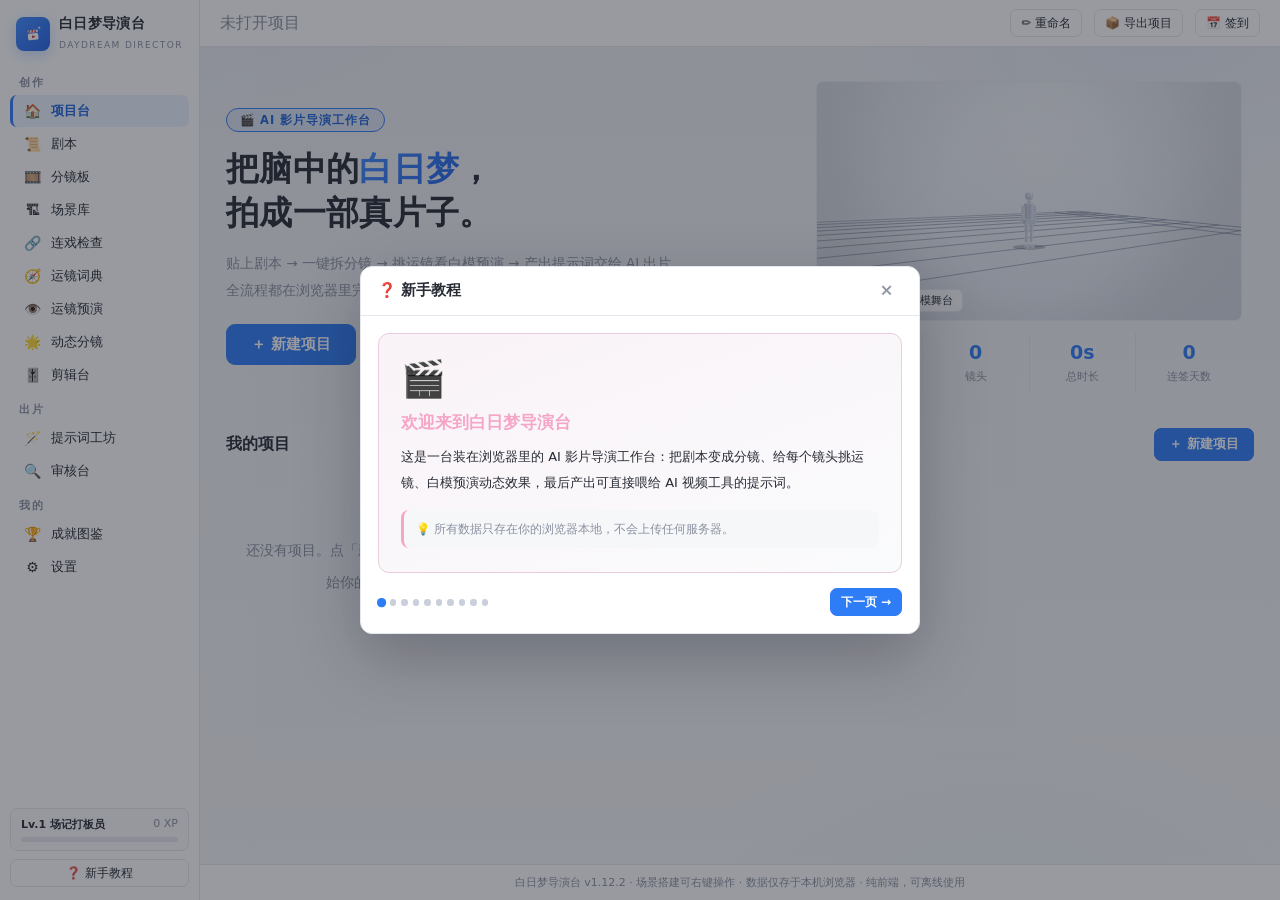
==== index.html @ 13450512 "v1.12.3 防穿模：放置/拖动/AI 搭景自动让位 + 自动摆好按钮" ====
<!DOCTYPE html>
<html lang="zh-CN">
<head>
  <meta charset="UTF-8">
  <meta name="viewport" content="width=device-width, initial-scale=1.0, viewport-fit=cover">
  <title>白日梦导演台 · AI 影片导演工作台</title>
  <meta name="description" content="把剧本变成分镜、挑运镜看白模预演、动态分镜连播、时间线剪辑、一键生成 AI 视频提示词。纯前端，数据本地保存，可离线使用。">
  <link rel="icon" type="image/svg+xml" href="icon.svg">
  <link rel="manifest" href="manifest.webmanifest">
  <link rel="stylesheet" href="css/style.css">
  <!-- 场景搭建 · 喵咛导演台（B 站玩具 MiorningDYT 原生重制，自包含主题） -->
  <link rel="stylesheet" href="css/miaoning.css">
</head>
<body class="theme-porcelain bgm-aurora">
  <noscript>
    <div style="padding:60px;text-align:center;font-family:sans-serif">
      <h1>🎬 白日梦导演台</h1>
      <p>本应用需要启用 JavaScript 才能运行。</p>
    </div>
  </noscript>
  <script>
    window.__bootErrors = [];
    window.addEventListener('error', function (e) {
      window.__bootErrors.push(e.message + ' @ ' + (e.filename || '') + ':' + e.lineno + ':' + e.colno);
    });
    window.addEventListener('unhandledrejection', function (e) {
      window.__bootErrors.push('REJECT: ' + ((e.reason && e.reason.message) || e.reason));
    });
  </script>
  <!-- 场景搭建 · 喵咛导演台（经典脚本，先于 ES module 执行；挂 window.MN/MN3D/MN3/MN_ICONS） -->
  <script src="js/mn-icons.js"></script>
  <!-- AI 搭建规则（5 条可复制/下载的说明书，挂 window.MN_RULES） -->
  <script src="js/mn-rules.js"></script>
  <!-- 道具库（多部件精细建模 + 2D/3D/白模三端共用的坐标约定，挂 window.MN_PROP_KINDS） -->
  <script src="js/mn-props.js"></script>
  <!-- 自动布局（防穿模：分离轴碰撞 + 就近让位，挂 window.MN_LAYOUT） -->
  <script src="js/mn-layout.js"></script>
  <script src="js/miaoning.js"></script>
  <script src="js/miaoning3d.js"></script>
  <script src="js/miaoning_m3.js"></script>
  <!-- AI 搭景（按镜头描述自动生成场景 + 机位 + 走位，挂 window.AI_SCENE） -->
  <script src="js/ai-scene.js"></script>
  <script type="module" src="js/app.js"></script>
</body>
</html>
---- css/style.css ----
/* ============================================================
 * 白日梦导演台 · 全站样式 v4
 * 设计语言：年轻化蓝调 —— 晴白底 / 白卡片细边框 / 潮玩蓝点缀
 *   紧凑专业控件 / 蓝色滑块 / 左栏蓝色高亮 / 青蓝渐变
 * ============================================================ */

/* ---------- 主题变量 ---------- */
:root {
  --radius: 9px;
  --radius-sm: 7px;
  --font: "PingFang SC", "Microsoft YaHei", "Noto Sans SC", "Source Han Sans SC", system-ui, sans-serif;
}
/* 白瓷（默认 · 对齐原版） */
body.theme-porcelain {
  --bg: #f4f5f7; --bg2: #edeef2;
  --panel: #ffffff; --panel2: #fafbfc;
  --panel-hi: rgba(255, 255, 255, 0.9);
  --border: #e4e7ed; --border-hi: #c9cfdb;
  --text: #272b34; --dim: #8a90a0;
  --acc: #2e7cf6; --acc-hi: #1e63d9; --acc2: #22b8d4; --acc-ink: #ffffff;
  --ok: #189a5c; --warn: #d9881f; --bad: #d64545;
  --chip-bg: rgba(46, 124, 246, 0.09);
  --input-bg: #f6f7f9;
  --shadow: 0 1px 3px rgba(24, 28, 44, 0.07), 0 6px 20px rgba(24, 28, 44, 0.05);
  --glow: 0 4px 14px rgba(46, 124, 246, 0.25);
  --glow-pink: 0 4px 14px rgba(46, 124, 246, 0.25);
  --ring: 0 0 0 3px rgba(46, 124, 246, 0.16);
  --grad: linear-gradient(135deg, #3f8cff, #2461e6);
  --grad-pink: linear-gradient(135deg, #3f8cff, #6fb1ff);
  --pink: #2e7cf6;
  --glow1: rgba(46, 124, 246, 0.05);
  --glow2: rgba(90, 120, 220, 0.05);
  --glow3: rgba(34, 184, 212, 0.04);
}
/* 曜夜（深色备选） */
body.theme-obsidian {
  --bg: #10131b; --bg2: #151927;
  --panel: #191e2d; --panel2: #20263a;
  --panel-hi: rgba(255, 255, 255, 0.045);
  --border: #262d42; --border-hi: #38415f;
  --text: #e8ebf4; --dim: #8f97ad;
  --acc: #4f8cff; --acc-hi: #8ab6ff; --acc2: #35c3dd; --acc-ink: #ffffff;
  --ok: #3ddc97; --warn: #ffc857; --bad: #ff6b81;
  --chip-bg: rgba(79, 140, 255, 0.16);
  --input-bg: #12151f;
  --shadow: 0 10px 30px rgba(0, 0, 0, 0.45);
  --glow: 0 4px 16px rgba(79, 140, 255, 0.35);
  --glow-pink: 0 4px 16px rgba(79, 140, 255, 0.35);
  --ring: 0 0 0 3px rgba(79, 140, 255, 0.25);
  --grad: linear-gradient(135deg, #3f8cff, #2461e6);
  --grad-pink: linear-gradient(135deg, #3f8cff, #6fb1ff);
  --pink: #4f8cff;
  --glow1: rgba(79, 140, 255, 0.10);
  --glow2: rgba(90, 120, 220, 0.09);
  --glow3: rgba(53, 195, 221, 0.07);
}
/* 鎏金（深金备选） */
body.theme-gilt {
  --bg: #14100a; --bg2: #1a150d;
  --panel: #211a10; --panel2: #2a2115;
  --panel-hi: rgba(255, 235, 200, 0.05);
  --border: #3b3020; --border-hi: #6e5a35;
  --text: #f2ead9; --dim: #ab9e82;
  --acc: #e0a84e; --acc-hi: #f2c87e; --acc2: #d98a4e; --acc-ink: #241703;
  --ok: #a4d97f; --warn: #ecc35a; --bad: #e97b72;
  --chip-bg: rgba(224, 168, 78, 0.12);
  --input-bg: #171209;
  --shadow: 0 10px 30px rgba(0, 0, 0, 0.5);
  --glow: 0 4px 16px rgba(224, 168, 78, 0.3);
  --glow-pink: 0 4px 16px rgba(224, 168, 78, 0.3);
  --ring: 0 0 0 3px rgba(224, 168, 78, 0.22);
  --grad: linear-gradient(135deg, #e0a84e, #cf8f3e);
  --grad-pink: linear-gradient(135deg, #e0a84e, #edc98a);
  --pink: #e0a84e;
  --glow1: rgba(224, 168, 78, 0.10);
  --glow2: rgba(200, 120, 60, 0.08);
  --glow3: rgba(232, 200, 130, 0.06);
}

* { box-sizing: border-box; margin: 0; padding: 0; }
html { color-scheme: light; }
body.theme-obsidian, body.theme-gilt { color-scheme: dark; }
html, body { height: 100%; }
body {
  font-family: var(--font);
  background: var(--bg);
  color: var(--text);
  overflow: hidden;
  -webkit-font-smoothing: antialiased;
}
::selection { background: rgba(46, 124, 246, 0.22); }

/* ---------- 背景层：淡雅光晕 ---------- */
body::before {
  content: '';
  position: fixed; inset: 0; z-index: 0;
  pointer-events: none;
  background:
    radial-gradient(46% 36% at 12% -4%, var(--glow2), transparent 62%),
    radial-gradient(40% 34% at 90% 2%, var(--glow1), transparent 62%),
    radial-gradient(44% 38% at 78% 104%, var(--glow3), transparent 62%),
    linear-gradient(180deg, var(--bg2), var(--bg));
}
body.bgm-aurora::before {
  background:
    radial-gradient(46% 36% at 12% -4%, var(--glow2), transparent 62%),
    radial-gradient(40% 34% at 90% 2%, var(--glow1), transparent 62%),
    radial-gradient(44% 38% at 78% 104%, var(--glow3), transparent 62%),
    linear-gradient(180deg, var(--bg2), var(--bg));
}
body.bgm-starfall::before {
  background:
    radial-gradient(1.4px 1.4px at 12% 22%, var(--glow1), transparent 100%),
    radial-gradient(1px 1px at 34% 68%, var(--glow2), transparent 100%),
    radial-gradient(1.8px 1.8px at 56% 14%, var(--glow1), transparent 100%),
    radial-gradient(1.2px 1.2px at 72% 45%, var(--glow3), transparent 100%),
    radial-gradient(1.5px 1.5px at 88% 78%, var(--glow1), transparent 100%),
    radial-gradient(1px 1px at 25% 88%, var(--glow2), transparent 100%),
    radial-gradient(1.3px 1.3px at 65% 90%, var(--glow1), transparent 100%),
    radial-gradient(1px 1px at 44% 33%, var(--glow3), transparent 100%),
    linear-gradient(180deg, var(--bg2), var(--bg));
}
body.bgm-bokeh::before {
  background:
    radial-gradient(16% 20% at 20% 28%, var(--glow2), transparent 70%),
    radial-gradient(22% 26% at 80% 60%, var(--glow1), transparent 70%),
    radial-gradient(13% 16% at 56% 10%, var(--glow3), transparent 70%),
    linear-gradient(180deg, var(--bg2), var(--bg));
}
body.bgm-beam::before {
  background:
    repeating-linear-gradient(115deg, var(--glow3) 0 2px, transparent 2px 88px),
    radial-gradient(60% 60% at 82% -8%, var(--glow2), transparent 60%),
    linear-gradient(180deg, var(--bg2), var(--bg));
}
body.bgm-ripple::before {
  background:
    repeating-radial-gradient(circle at 50% 120%, transparent 0 46px, var(--glow2) 46px 48px),
    linear-gradient(180deg, var(--bg2), var(--bg));
}
body.bgm-pure::before { background: var(--bg); }

/* 噪点（默认关） */
body::after {
  content: ''; position: fixed; inset: 0; z-index: 1; pointer-events: none; opacity: 0;
  background-image: url("data:image/svg+xml,%3Csvg xmlns='http://www.w3.org/2000/svg' width='140' height='140'%3E%3Cfilter id='n'%3E%3CfeTurbulence type='fractalNoise' baseFrequency='0.85' numOctaves='2'/%3E%3CfeColorMatrix type='saturate' values='0'/%3E%3CfeComponentTransfer%3E%3CfeFuncA type='linear' slope='0.05'/%3E%3C/feComponentTransfer%3E%3C/filter%3E%3Crect width='140' height='140' filter='url(%23n)'/%3E%3C/svg%3E");
}
body.noise-on::after { opacity: 0.35; }

body.fx-off *, body.fx-off *::before, body.fx-off *::after {
  animation: none !important;
  transition: none !important;
}

/* ============================================================
 * 布局骨架
 * ============================================================ */
.app { position: relative; z-index: 2; display: flex; height: 100vh; }

.sidebar {
  width: 200px; flex-shrink: 0;
  display: flex; flex-direction: column;
  background: var(--panel);
  border-right: 1px solid var(--border);
  padding: 13px 10px;
  overflow-y: auto;
}
.brand { display: flex; align-items: center; gap: 9px; padding: 2px 6px 13px; }
.brand-logo {
  width: 34px; height: 34px; border-radius: 8px;
  display: grid; place-items: center; font-size: 17px;
  background: var(--grad);
  box-shadow: var(--glow);
}
.brand-text b { display: block; font-size: 14px; font-weight: 800; letter-spacing: 0.3px; }
.brand-text span { font-size: 9px; color: var(--dim); letter-spacing: 1.4px; text-transform: uppercase; }

.nav-group {
  font-size: 10.5px; color: var(--dim); letter-spacing: 2px;
  padding: 11px 9px 4px; font-weight: 600;
}
.nav-item {
  display: flex; align-items: center; gap: 9px;
  width: 100%; padding: 7px 10px; margin: 1px 0;
  border: none; border-radius: var(--radius-sm);
  background: transparent; color: var(--text);
  font-size: 13px; font-family: var(--font);
  cursor: pointer; transition: background .15s, color .15s;
  text-align: left;
  border-left: 3px solid transparent;
}
.nav-item:hover { background: var(--input-bg); }
.nav-item.on {
  background: var(--chip-bg); color: var(--acc-hi); font-weight: 700;
  border-left-color: var(--acc);
}
.nav-icon { width: 19px; text-align: center; font-size: 14px; }

.sidebar-foot { margin-top: auto; padding-top: 10px; }
.xp-mini { padding: 8px 10px; border: 1px solid var(--border); border-radius: var(--radius-sm); margin-bottom: 8px; background: var(--panel2); }
.xp-mini-row { display: flex; justify-content: space-between; font-size: 11px; margin-bottom: 5px; color: var(--dim); }
.xp-mini-row span:first-child { color: var(--text); font-weight: 700; }
.xp-mini-bar { height: 5px; border-radius: 3px; background: var(--border); overflow: hidden; }
.xp-mini-fill { height: 100%; background: var(--grad); border-radius: 3px; transition: width .6s cubic-bezier(.2,.9,.3,1.2); }
.tutorial-btn { width: 100%; }

.main { flex: 1; display: flex; flex-direction: column; min-width: 0; }
.topbar {
  display: flex; align-items: center; gap: 12px;
  padding: 9px 20px; border-bottom: 1px solid var(--border);
  background: var(--panel);
}
.topbar-project { display: flex; align-items: center; gap: 9px; min-width: 0; }
.content { flex: 1; overflow-y: auto; padding: 22px 26px 40px;  }
.foot { padding: 10px; text-align: center; font-size: 11px; border-top: 1px solid var(--border); color: var(--dim); background: var(--panel); }

/* ============================================================
 * 通用组件（紧凑专业）
 * ============================================================ */
.card {
  background: var(--panel); border: 1px solid var(--border);
  border-radius: var(--radius); padding: 15px;
  box-shadow: var(--shadow);
  position: relative;
}
.card-title { font-size: 13.5px; font-weight: 700; margin-bottom: 11px; }
.dim { color: var(--dim); }
.spacer { flex: 1; }
.mono { font-family: "Cascadia Code", Consolas, "JetBrains Mono", monospace; font-size: 12px; }
.text-ok { color: var(--ok) !important; }
.text-bad { color: var(--bad) !important; }

.btn {
  border: 1px solid var(--border); border-radius: var(--radius-sm);
  background: var(--panel); color: var(--text);
  padding: 6.5px 14px; font-size: 13px; font-family: var(--font);
  cursor: pointer; transition: all .15s; white-space: nowrap;
  position: relative; overflow: hidden;
}
.btn:hover:not(:disabled) { border-color: var(--border-hi); background: var(--panel2); }
.btn:active:not(:disabled) { transform: translateY(0.5px); }
.btn:disabled { opacity: 0.45; cursor: not-allowed; }
.btn:focus-visible { outline: none; box-shadow: var(--ring); }
.btn-primary {
  background: var(--acc); color: var(--acc-ink);
  border: 1px solid var(--acc); font-weight: 700;
}
.btn-primary:hover:not(:disabled) { background: var(--acc-hi); border-color: var(--acc-hi); box-shadow: var(--glow); }
.btn-ghost { background: transparent; }
.btn-magic {
  background: var(--acc); color: var(--acc-ink);
  border: 1px solid var(--acc); font-weight: 700;
}
.btn-magic:hover:not(:disabled) { background: var(--acc-hi); border-color: var(--acc-hi); }
.btn-danger { background: transparent; border-color: var(--bad); color: var(--bad); }
.btn-danger:hover:not(:disabled) { background: var(--bad); color: #fff; }
.btn-sm { padding: 4.5px 10px; font-size: 12px; }
.btn-lg { padding: 10px 24px; font-size: 14.5px; border-radius: 9px; }

.input {
  width: 100%; padding: 7px 11px;
  background: var(--input-bg); color: var(--text);
  border: 1px solid var(--border); border-radius: var(--radius-sm);
  font-size: 13px; font-family: var(--font);
  outline: none; transition: border .15s, box-shadow .15s;
}
.input:focus { border-color: var(--acc); box-shadow: var(--ring); background: var(--panel); }
.input-sm { width: auto; padding: 4.5px 9px; font-size: 12px; }
select.input { cursor: pointer; }
textarea.input { resize: vertical; line-height: 1.65; }
.scrub, input[type="range"] { accent-color: var(--acc); }

.chip {
  border: 1px solid var(--border); background: var(--panel); color: var(--text);
  border-radius: 999px; padding: 4.5px 13px; font-size: 12px;
  font-family: var(--font); cursor: pointer; transition: all .14s;
}
.chip:hover { border-color: var(--acc); color: var(--acc-hi); }
.chip-on { background: var(--chip-bg); border-color: var(--acc); color: var(--acc-hi); font-weight: 700; }

.tag {
  display: inline-block; padding: 2px 8px; border-radius: 5px;
  background: var(--chip-bg); color: var(--acc-hi);
  font-size: 11px; font-weight: 600; letter-spacing: 0.3px;
}
.tag-size { background: rgba(232, 112, 79, 0.10); color: var(--acc2); }
.tag-dur { background: rgba(217, 136, 31, 0.10); color: var(--warn); }

.icon-btn {
  border: none; background: transparent; color: var(--dim);
  font-size: 13px; cursor: pointer; padding: 4px 7px; border-radius: 6px;
  transition: all .13s; font-family: var(--font);
}
.icon-btn:hover { background: var(--chip-bg); color: var(--acc-hi); }

.form-row { margin-bottom: 11px; }
.form-row label { display: block; font-size: 12px; color: var(--dim); margin-bottom: 5px; }

.empty-tip {
  text-align: center; color: var(--dim); padding: 60px 20px;
  font-size: 13.5px; line-height: 2.4;
}
.empty-tip .btn { margin-top: 8px; }

.page-head { display: flex; align-items: center; gap: 13px; margin-bottom: 18px; flex-wrap: wrap; }
.page-head h2 { font-size: 18px; font-weight: 800; letter-spacing: 0.3px; }
.page-head .dim { font-size: 12.5px; }
.page-head-actions { margin-left: auto; display: flex; gap: 8px; flex-wrap: wrap; }
.section-head { display: flex; align-items: center; margin: 24px 0 13px; }
.section-head h2 { font-size: 16px; font-weight: 700; }
.section-head .btn { margin-left: auto; }

/* 画幅比例 */
.aspect-16x9 { aspect-ratio: 16 / 9; }
.aspect-9x16 { aspect-ratio: 9 / 16; max-height: 62vh; margin-inline: auto; }
.aspect-1x1 { aspect-ratio: 1 / 1; }
.ar { display: inline-block; border: 2px solid currentColor; border-radius: 2px; margin-bottom: 6px; }
.ar-169 { width: 34px; height: 19px; }
.ar-916 { width: 19px; height: 34px; }
.ar-11 { width: 26px; height: 26px; }

/* ============================================================
 * 弹窗
 * ============================================================ */
.modal-ov {
  /* 2026-10-27：从 200 提到 1200 —— 场景搭建浮层是 400，
     原来在搭建界面里打开的任何弹窗都被压在下面，看不见也点不到 */
  position: fixed; inset: 0; z-index: 1200;
  background: rgba(28, 32, 44, 0.45);
  display: grid; place-items: center; padding: 24px;
  animation: fadeIn .16s ease;
}
body.theme-obsidian .modal-ov, body.theme-gilt .modal-ov { background: rgba(4, 6, 12, 0.68); }
.modal {
  width: min(560px, 94vw); max-height: 88vh;
  background: var(--panel);
  border: 1px solid var(--border);
  border-radius: 12px;
  box-shadow: 0 24px 64px rgba(20, 24, 40, 0.28);
  display: flex; flex-direction: column;
  animation: popIn .2s cubic-bezier(.2,.9,.3,1.2);
}
body.theme-obsidian .modal, body.theme-gilt .modal { box-shadow: 0 30px 80px rgba(0, 0, 0, 0.6); }
.modal-wide { width: min(980px, 96vw); }
.modal-head {
  display: flex; align-items: center; padding: 12px 17px;
  border-bottom: 1px solid var(--border);
}
.modal-title { font-size: 14.5px; font-weight: 800; }
.modal-x {
  margin-left: auto; border: none; background: transparent; color: var(--dim);
  font-size: 14px; cursor: pointer; padding: 4px 8px; border-radius: 6px;
}
.modal-x:hover { color: var(--bad); background: var(--chip-bg); }
.modal-body { padding: 17px; overflow-y: auto; }
.modal-actions { display: flex; gap: 9px; align-items: center; margin-top: 14px; }
.modal-ov.closing { animation: fadeOut .16s ease forwards; }
.confirm-msg { font-size: 13.5px; line-height: 1.8; }
@keyframes fadeIn { from { opacity: 0; } }
@keyframes fadeOut { to { opacity: 0; } }
@keyframes popIn { from { opacity: 0; } }

/* ============================================================
 * 通知 / XP / 升级
 * ============================================================ */
.toast-box {
  position: fixed; top: 16px; right: 16px; z-index: 300;
  display: flex; flex-direction: column; gap: 9px; pointer-events: none;
}
.toast {
  background: var(--panel); color: var(--text);
  border: 1px solid var(--border); border-left: 3px solid var(--acc);
  border-radius: var(--radius-sm); padding: 10px 15px; font-size: 13px;
  box-shadow: var(--shadow); max-width: 330px;
  opacity: 0; transform: translateX(26px); transition: all .28s cubic-bezier(.2,.9,.3,1.2);
}
.toast.show { opacity: 1; transform: none; }
.toast.ok { border-left-color: var(--ok); }
.toast.warn { border-left-color: var(--warn); }

.xp-float-layer { position: fixed; inset: 0; z-index: 290; pointer-events: none; }
.xp-float {
  position: absolute; left: 130px; bottom: 108px;
  background: var(--acc); color: #fff;
  padding: 4px 11px; border-radius: 999px;
  font-weight: 800; font-size: 13px;
  box-shadow: var(--glow);
  opacity: 0; transition: all 1.4s cubic-bezier(.2,.8,.3,1);
}
.xp-float i { display: block; font-style: normal; font-size: 10px; opacity: 0.85; font-weight: 500; }
.xp-float.fly { opacity: 1; transform: translateY(-66px); }

.levelup-banner {
  position: fixed; top: 18px; left: 50%; transform: translate(-50%, -80px); z-index: 310;
  background: var(--grad); color: #fff;
  font-weight: 800; font-size: 14.5px;
  padding: 11px 32px; border-radius: 999px;
  box-shadow: var(--glow);
  transition: transform .5s cubic-bezier(.2,.9,.3,1.3);
}
.levelup-banner.show { transform: translate(-50%, 0); }

/* ============================================================
 * 项目台（首页）
 * ============================================================ */
.home-hero {
  display: grid; grid-template-columns: 1.1fr 0.9fr; gap: 28px;
  align-items: center; margin-bottom: 10px;
}
.hero-badge {
  display: inline-flex; align-items: center; gap: 6px;
  font-size: 11.5px; color: var(--acc-hi);
  border: 1px solid var(--acc); border-radius: 999px;
  padding: 3.5px 13px; margin-bottom: 15px; letter-spacing: 1px;
  background: var(--chip-bg); font-weight: 600;
}
.hero-text h1 {
  font-size: 33px; line-height: 1.34; margin-bottom: 14px;
  font-weight: 900; letter-spacing: 0.3px;
}
.hero-text h1 em {
  font-style: normal;
  background: var(--grad);
  -webkit-background-clip: text; background-clip: text;
  -webkit-text-fill-color: transparent; color: transparent;
}
.hero-text p { color: var(--dim); font-size: 13.5px; line-height: 2; margin-bottom: 20px; }
.hero-actions { display: flex; gap: 11px; }
.hero-card { padding: 12px; }
.hero-stage {
  position: relative; border-radius: var(--radius-sm); overflow: hidden;
  aspect-ratio: 16/9; background: #e9ecf1;
  border: 1px solid var(--border);
}
.hero-stage canvas { width: 100%; height: 100%; display: block; }
.hero-stage-label {
  position: absolute; left: 10px; bottom: 8px;
  font-size: 11px; color: var(--text);
  background: rgba(255, 255, 255, 0.85); border-radius: 6px; padding: 3px 9px;
  border: 1px solid var(--border);
}
.hero-stats { display: flex; margin-top: 12px; }
.hero-stats > div {
  flex: 1; text-align: center; padding: 8px 4px;
  border-right: 1px solid var(--border);
}
.hero-stats > div:last-child { border-right: none; }
.hero-stats b {
  display: block; font-size: 19px; font-weight: 800; margin-bottom: 2px;
  color: var(--acc);
}
.hero-stats span { font-size: 11px; color: var(--dim); }

.proj-grid {
  display: grid; grid-template-columns: repeat(auto-fill, minmax(250px, 1fr));
  gap: 13px;
}
.proj-card {
  background: var(--panel); border: 1px solid var(--border); border-radius: var(--radius);
  overflow: hidden; cursor: pointer; transition: all .18s;
  animation: fadeUp .35s ease both;
  box-shadow: var(--shadow);
}
.proj-card:hover { transform: translateY(-3px); border-color: var(--acc); box-shadow: var(--shadow), var(--glow); }
.proj-aspect {
  position: relative; aspect-ratio: 16/9;
  background:
    radial-gradient(80% 90% at 28% 8%, var(--glow2), transparent 60%),
    radial-gradient(70% 80% at 88% 96%, var(--glow1), transparent 60%),
    var(--input-bg);
  display: grid; place-items: center;
  border-bottom: 1px solid var(--border);
}
.proj-shotcount {
  font-size: 11.5px; font-weight: 700; color: var(--acc-hi);
  background: var(--panel); border: 1px solid var(--border);
  padding: 4px 13px; border-radius: 999px;
}
.proj-shotcount-empty { color: var(--dim); }
.proj-info { padding: 11px 13px 3px; }
.proj-name { font-weight: 700; font-size: 14px; margin-bottom: 4px; overflow: hidden; text-overflow: ellipsis; white-space: nowrap; }
.proj-meta { font-size: 11px; color: var(--dim); }
.proj-ops { display: flex; padding: 3px 7px 7px; }
.proj-ops .icon-btn { font-size: 12px; }
@keyframes fadeUp { from { opacity: 0; transform: translateY(12px); } }

/* 画幅选择 */
.aspect-picker { display: flex; gap: 9px; }
.aspect-opt {
  flex: 1; padding: 13px 6px; border: 1.5px solid var(--border); border-radius: var(--radius-sm);
  background: var(--panel); color: var(--text); cursor: pointer;
  display: flex; flex-direction: column; align-items: center; gap: 3px;
  font-family: var(--font); font-size: 12.5px; font-weight: 600; transition: all .14s;
}
.aspect-opt:hover { border-color: var(--border-hi); }
.aspect-opt.selected { border-color: var(--acc); background: var(--chip-bg); color: var(--acc-hi); }
.aspect-sub { font-size: 10px; color: var(--dim); font-weight: 400; }

/* ============================================================
 * 剧本页
 * ============================================================ */
.script-layout { display: grid; grid-template-columns: 1.2fr 0.8fr; gap: 15px; align-items: start; }
.script-area {
  width: 100%; min-height: 380px; padding: 14px;
  background: var(--input-bg); color: var(--text);
  border: 1px solid var(--border); border-radius: var(--radius-sm);
  font-family: var(--font); font-size: 13px; line-height: 2.1; outline: none;
  resize: vertical; transition: border .15s, box-shadow .15s;
}
.script-area:focus { border-color: var(--acc); box-shadow: var(--ring); background: var(--panel); }
.script-tools { display: flex; align-items: center; gap: 9px; margin-top: 11px; flex-wrap: wrap; }
.script-hint { font-size: 11px; margin-top: 9px; line-height: 1.8; }
.script-preview-card { position: sticky; top: 0; max-height: calc(100vh - 130px); display: flex; flex-direction: column; }
.break-preview { overflow-y: auto; flex: 1; }
.break-list { display: flex; flex-direction: column; gap: 7px; }
.break-item {
  display: flex; gap: 10px; padding: 9px;
  border: 1px solid var(--border); border-radius: var(--radius-sm);
  background: var(--panel2); animation: fadeUp .28s ease both;
}
.break-idx {
  width: 24px; height: 24px; flex-shrink: 0; border-radius: 7px;
  display: grid; place-items: center; font-size: 11.5px; font-weight: 800;
  background: var(--grad); color: #fff;
}
.break-desc { font-size: 12.5px; line-height: 1.7; margin-bottom: 4px; }
.break-dlg { font-size: 11.5px; color: var(--acc-hi); margin-bottom: 4px; }
.break-tags { display: flex; gap: 5px; flex-wrap: wrap; }
.break-actions { margin-top: 13px; display: flex; justify-content: center; }

/* ============================================================
 * 分镜板
 * ============================================================ */
.storyboard-grid {
  display: grid; grid-template-columns: repeat(auto-fill, minmax(224px, 1fr));
  gap: 13px;
}
.shot-card {
  background: var(--panel); border: 1px solid var(--border); border-radius: var(--radius);
  overflow: hidden; cursor: pointer; transition: all .16s;
  animation: fadeUp .3s ease both;
  display: flex; flex-direction: column;
  box-shadow: var(--shadow);
}
.shot-card:hover { transform: translateY(-3px); border-color: var(--acc); box-shadow: var(--shadow), var(--glow); }
.shot-card.dragging { opacity: 0.45; }
.shot-card.drag-over { border-color: var(--acc); box-shadow: var(--ring); }
.shot-frame { position: relative; background: #e9ecf1; overflow: hidden; border-bottom: 1px solid var(--border); }
.shot-thumb { width: 100%; height: 100%; display: block; position: absolute; inset: 0; }
.shot-img { width: 100%; height: 100%; object-fit: cover; position: absolute; inset: 0; }
.shot-frame-tags { position: absolute; left: 7px; top: 7px; display: flex; gap: 4px; }
.shot-frame-tags .tag { background: rgba(255, 255, 255, 0.92); color: var(--text); border: 1px solid var(--border); box-shadow: 0 1px 3px rgba(20,24,40,.12); }
.shot-dur {
  position: absolute; right: 7px; top: 7px;
  font-size: 10.5px; font-weight: 700; color: var(--text);
  background: rgba(255, 255, 255, 0.92); border: 1px solid var(--border);
  border-radius: 5px; padding: 2px 7px; box-shadow: 0 1px 3px rgba(20,24,40,.12);
}
.shot-idx {
  position: absolute; left: 8px; bottom: 5px;
  font-size: 19px; font-weight: 900; color: rgba(30, 34, 46, 0.8);
  text-shadow: 0 1px 4px rgba(255, 255, 255, 0.8);
}
.shot-review-flag {
  position: absolute; right: 7px; bottom: 5px; font-size: 11px;
  color: var(--warn); text-shadow: 0 1px 3px rgba(255,255,255,.9);
}
.shot-review-flag.good { color: var(--ok); }
.shot-review-flag.bad { color: var(--bad); }
.shot-body { padding: 9px 11px 4px; flex: 1; }
.shot-desc {
  font-size: 12px; line-height: 1.6; min-height: 36px;
  display: -webkit-box; -webkit-line-clamp: 2; -webkit-box-orient: vertical; overflow: hidden;
}
.shot-dlg { font-size: 11px; color: var(--acc-hi); margin-top: 5px; overflow: hidden; text-overflow: ellipsis; white-space: nowrap; }
.shot-ops { display: flex; padding: 1px 3px 6px; }
.shot-ops .icon-btn { font-size: 12.5px; }
.sb-footer { margin-top: 17px; text-align: center; font-size: 11.5px; }

/* 傻瓜模式 */
.simple-card { margin-bottom: 15px; border-left: 3px solid var(--acc); animation: fadeUp .28s ease; }
.simple-grid { display: grid; grid-template-columns: repeat(2, 1fr); gap: 0 14px; }
.simple-opts { display: grid; grid-template-columns: repeat(3, 1fr); gap: 0 12px; }
.simple-preview { align-self: center; font-size: 12px; }

/* ============================================================
 * 镜头编辑器
 * ============================================================ */
.editor-grid { display: grid; grid-template-columns: 0.9fr 1.1fr; gap: 16px; }
.editor-stage {
  position: relative; border-radius: var(--radius-sm); overflow: hidden;
  background: #e9ecf1; width: 100%;
  border: 1px solid var(--border);
}
.editor-stage canvas { width: 100%; height: 100%; display: block; position: absolute; inset: 0; }
.editor-stage img { width: 100%; height: 100%; object-fit: cover; position: absolute; inset: 0; }
.editor-replay { position: absolute; right: 9px; bottom: 9px; z-index: 3; background: rgba(255, 255, 255, 0.92); border: 1px solid var(--border); color: var(--text); }
.editor-stage-opts { display: flex; gap: 7px; align-items: center; margin: 9px 0; }
.editor-stage-opts label { flex-shrink: 0; font-size: 11.5px; }
.editor-3col { display: grid; grid-template-columns: repeat(3, 1fr); gap: 0 10px; }
.editor-2col { display: grid; grid-template-columns: repeat(2, 1fr); gap: 0 10px; }
.img-ops { display: flex; gap: 8px; }
.sketch-pad {
  width: 100%; border: 1px solid var(--border); border-radius: var(--radius-sm);
  cursor: crosshair; touch-action: none; display: block; background: #faf9f4;
}
.sketch-hint { font-size: 11px; align-self: center; }
.prompt-ops { display: flex; gap: 7px; margin-bottom: 5px; flex-wrap: wrap; }
/* Ken Burns 参考图演示 */
@keyframes kbDemo {
  from { transform: scale(1.04); }
  to { transform: scale(1.24) translate(2%, -1.5%); }
}
.kb-play { animation: kbDemo 4s ease-in-out infinite alternate; }

/* ============================================================
 * 运镜词典
 * ============================================================ */
.dict-filter { display: flex; gap: 7px; flex-wrap: wrap; margin-bottom: 15px; }
.dict-grid {
  display: grid; grid-template-columns: repeat(auto-fill, minmax(248px, 1fr));
  gap: 13px;
}
.dict-card {
  background: var(--panel); border: 1px solid var(--border); border-radius: var(--radius);
  padding: 10px; cursor: pointer; transition: all .16s;
  animation: fadeUp .3s ease both;
  box-shadow: var(--shadow);
}
.dict-card:hover { transform: translateY(-3px); border-color: var(--acc); box-shadow: var(--shadow), var(--glow); }
.dict-demo {
  position: relative; aspect-ratio: 16/9; border-radius: var(--radius-sm); overflow: hidden;
  background: #e9ecf1; margin-bottom: 9px;
  border: 1px solid var(--border);
}
.dict-demo canvas { width: 100%; height: 100%; display: block; }
.dict-cat {
  position: absolute; left: 7px; top: 6px; font-size: 10px;
  background: rgba(255, 255, 255, 0.92); color: var(--text);
  border-radius: 4px; padding: 2px 8px;
  border: 1px solid var(--border);
}
.dict-name { font-weight: 700; font-size: 14px; }
.dict-en { font-weight: 400; font-size: 10.5px; color: var(--dim); margin-left: 5px; }
.dict-desc {
  font-size: 11.5px; color: var(--dim); line-height: 1.65; margin: 6px 0 9px;
  display: -webkit-box; -webkit-line-clamp: 2; -webkit-box-orient: vertical; overflow: hidden;
  min-height: 38px;
}
.dict-ops { display: flex; gap: 5px; flex-wrap: wrap; }

.dict-detail { display: grid; grid-template-columns: 1.2fr 0.8fr; gap: 14px; }
.dict-detail-stage { border-radius: var(--radius-sm); overflow: hidden; background: #e9ecf1; border: 1px solid var(--border); }
.dict-detail-stage canvas { width: 100%; aspect-ratio: 16/9; display: block; }
.dict-detail-controls { display: flex; gap: 7px; padding: 9px; background: var(--panel2); border-top: 1px solid var(--border); }
.dict-detail-cat { font-size: 12px; color: var(--acc-hi); margin-bottom: 7px; font-weight: 700; }
.dict-detail-info p { font-size: 13px; line-height: 1.9; margin-bottom: 12px; }
.prompt-box {
  background: var(--input-bg); border: 1px dashed var(--border-hi);
  border-radius: var(--radius-sm); padding: 10px 12px; font-size: 12px; line-height: 1.8;
  color: var(--text);
}
.dict-detail-ops { display: flex; gap: 9px; margin-top: 5px; }

.assign-list { display: flex; flex-direction: column; gap: 5px; max-height: 50vh; overflow-y: auto; }
.assign-item {
  display: flex; align-items: center; gap: 9px; text-align: left;
  padding: 8px 11px; border: 1px solid var(--border); border-radius: var(--radius-sm);
  background: var(--panel); color: var(--text); cursor: pointer; font-family: var(--font);
  transition: all .12s;
}
.assign-item:hover { border-color: var(--acc); background: var(--chip-bg); }
.assign-idx {
  width: 23px; height: 23px; border-radius: 6px; flex-shrink: 0;
  display: grid; place-items: center; font-size: 11px; font-weight: 800;
  background: var(--grad); color: #fff;
}
.assign-desc { flex: 1; font-size: 12.5px; overflow: hidden; text-overflow: ellipsis; white-space: nowrap; }

/* ============================================================
 * 运镜预演
 * ============================================================ */
.preview-layout { display: grid; grid-template-columns: 1.5fr 0.5fr; gap: 14px; align-items: start; }
.preview-stage-wrap { border-radius: var(--radius-sm); overflow: hidden; background: #e9ecf1; border: 1px solid var(--border); }
.preview-stage { position: relative; }
.preview-stage canvas { width: 100%; height: 100%; display: block; }
.preview-hud-label {
  position: absolute; left: 11px; top: 10px;
  font-size: 12px; color: var(--text); font-weight: 700;
  background: rgba(255, 255, 255, 0.9); border-radius: 7px; padding: 5px 11px;
  border: 1px solid var(--border);
  
}
.preview-controls { display: flex; align-items: center; gap: 9px; margin-top: 11px; flex-wrap: wrap; }
.pv-scrub-wrap { flex: 1; min-width: 120px; }
.scrub { width: 100%; cursor: pointer; }
.preview-side { display: flex; flex-direction: column; gap: 12px; }
.pv-move-list { max-height: 400px; overflow-y: auto; display: flex; flex-direction: column; gap: 2px; }
.pv-cat { font-size: 10.5px; color: var(--dim); padding: 8px 6px 3px; letter-spacing: 1.8px; font-weight: 700; }
.pv-move {
  display: flex; justify-content: space-between; align-items: baseline; gap: 8px;
  padding: 6.5px 10px; border: none; border-radius: 6px;
  background: transparent; color: var(--text); font-size: 12.5px;
  font-family: var(--font); cursor: pointer; text-align: left; transition: all .12s;
  border-left: 3px solid transparent;
}
.pv-move span { font-size: 10px; color: var(--dim); }
.pv-move:hover { background: var(--input-bg); }
.pv-move.on {
  background: var(--chip-bg); color: var(--acc-hi); font-weight: 700;
  border-left-color: var(--acc);
}
.pv-move.on span { color: var(--acc-hi); opacity: 0.75; }

/* ============================================================
 * 动态分镜
 * ============================================================ */
.animatic-layout { display: grid; grid-template-columns: 1.6fr 0.4fr; gap: 14px; align-items: start; }
.animatic-stage-wrap { border-radius: var(--radius-sm); overflow: hidden; background: #e9ecf1; border: 1px solid var(--border); }
.animatic-stage { position: relative; }
.animatic-stage canvas { width: 100%; height: 100%; display: block; position: absolute; inset: 0; }
.animatic-stage img { width: 100%; height: 100%; object-fit: cover; position: absolute; inset: 0; }
.animatic-stage.fading::after {
  content: ''; position: absolute; inset: 0; z-index: 4;
  background: var(--tfade, rgba(20,24,40,0));
  pointer-events: none;
}
.an-hud { position: absolute; left: 11px; top: 10px; z-index: 5; display: flex; gap: 5px; }
.an-hud-chip {
  font-size: 11px; color: var(--text); font-weight: 600;
  background: rgba(255, 255, 255, 0.92); border-radius: 6px; padding: 4px 10px;
  border: 1px solid var(--border);
}
.an-subtitle {
  position: absolute; left: 8%; right: 8%; bottom: 13%; z-index: 5;
  text-align: center; font-size: 15px; font-weight: 700; color: #fff;
  text-shadow: 0 2px 12px rgba(0, 0, 0, 0.95), 0 0 4px rgba(0,0,0,.7); line-height: 1.7;
}
.an-progress {
  position: absolute; left: 0; right: 0; bottom: 0; z-index: 6;
  display: flex; gap: 3px; padding: 5px; cursor: pointer;
}
.an-seg { height: 4px; flex: 1; border-radius: 2px; background: rgba(120, 130, 155, 0.35); transition: background .2s; }
.an-seg.done { background: var(--acc); }
.an-seg.cur { background: var(--acc); box-shadow: 0 0 8px var(--acc); }
.an-endcard {
  position: absolute; inset: 0; z-index: 7;
  display: flex; flex-direction: column; align-items: center; justify-content: center; gap: 10px;
  background: rgba(250, 250, 252, 0.94);
}
body.theme-obsidian .an-endcard, body.theme-gilt .an-endcard { background: rgba(8, 10, 18, 0.9); }
.an-endcard-title { font-size: 26px; font-weight: 900; color: var(--acc); }
.an-endcard-sub { color: var(--dim); font-size: 12.5px; }
.animatic-controls { display: flex; align-items: center; gap: 9px; margin-top: 11px; flex-wrap: wrap; }
.an-time { font-size: 12px; min-width: 110px; }
.an-shotlist { max-height: 520px; overflow-y: auto; display: flex; flex-direction: column; gap: 4px; }
.an-shot-item {
  display: flex; gap: 8px; padding: 7px 10px; border-radius: var(--radius-sm); cursor: pointer;
  border: 1px solid transparent; transition: all .12s;
}
.an-shot-item:hover { background: var(--input-bg); }
.an-shot-item.on { border-color: var(--acc); background: var(--chip-bg); }
.an-shot-idx {
  width: 21px; height: 21px; flex-shrink: 0; border-radius: 5px;
  display: grid; place-items: center; font-size: 10.5px; font-weight: 800;
  background: var(--border); color: var(--dim);
}
.an-shot-item.on .an-shot-idx { background: var(--grad); color: #fff; }
.an-shot-desc { font-size: 11.5px; overflow: hidden; text-overflow: ellipsis; white-space: nowrap; }
.an-shot-meta { font-size: 10px; color: var(--dim); margin-top: 2px; }

/* ============================================================
 * 剪辑台
 * ============================================================ */
.editor-stats { display: flex; align-items: center; gap: 26px; margin-bottom: 14px; padding: 12px 20px; }
.editor-stats > div b { font-size: 19px; font-weight: 800; margin-right: 5px; color: var(--acc); }
.editor-stats > div span { font-size: 11px; color: var(--dim); }
.editor-pace-tip { margin-left: auto; font-size: 12px; }
.timeline-wrap { padding: 13px 17px 16px; overflow-x: auto; }
.timeline-ruler { position: relative; height: 18px; margin-bottom: 6px; min-width: 600px; }
.ruler-tick { position: absolute; top: 0; font-size: 9.5px; color: var(--dim); transform: translateX(-50%); border-left: 1px solid var(--border); padding-left: 3px; height: 100%; }
.timeline { display: flex; gap: 4px; min-height: 88px; min-width: 600px; }
.tl-block {
  position: relative; min-width: 52px; border-radius: var(--radius-sm);
  border: 1px solid var(--border); background: var(--panel2);
  cursor: pointer; transition: all .14s; overflow: hidden;
  display: flex; flex-direction: column; justify-content: flex-end; padding: 6px 7px;
}
.tl-block:hover { transform: translateY(-2px); border-color: var(--acc); box-shadow: var(--shadow); }
.tl-block.dragging { opacity: 0.4; }
.tl-block.drag-over { border-color: var(--acc); box-shadow: var(--ring); }
.tl-color { position: absolute; left: 0; top: 0; right: 0; height: 4px; }
.tl-idx { position: absolute; top: 7px; left: 7px; font-size: 15px; font-weight: 900; color: var(--dim); opacity: 0.5; }
.tl-name { font-size: 11px; font-weight: 600; line-height: 1.4; }
.tl-dur { font-size: 10.5px; color: var(--dim); }
.tl-dlg { position: absolute; top: 7px; right: 8px; font-size: 10.5px; }
.tl-trans {
  position: absolute; right: -1px; top: 50%; transform: translateY(-50%);
  background: var(--panel); border: 1px solid var(--border); border-radius: 5px;
  font-size: 9.5px; padding: 2px 4px; z-index: 2; color: var(--dim);
}
.editor-hint { margin-top: 13px; font-size: 11.5px; text-align: center; }

/* ============================================================
 * 提示词工坊
 * ============================================================ */
.pw-config { margin-bottom: 14px; }
.pw-tpl-row { display: flex; gap: 7px; flex-wrap: wrap; margin-bottom: 10px; }
.pw-style-toggle { font-size: 12px; color: var(--dim); display: flex; align-items: center; gap: 6px; cursor: pointer; }
.pw-list { display: flex; flex-direction: column; gap: 9px; }
.pw-item-head { display: flex; align-items: center; gap: 9px; margin-bottom: 8px; flex-wrap: wrap; }
.pw-idx {
  width: 24px; height: 24px; flex-shrink: 0; border-radius: 7px;
  display: grid; place-items: center; font-size: 11.5px; font-weight: 800;
  background: var(--grad); color: #fff;
}
.pw-desc { font-size: 12.5px; flex: 1; min-width: 0; overflow: hidden; text-overflow: ellipsis; white-space: nowrap; }
.pw-text { background: var(--input-bg); }

/* ============================================================
 * 审核台
 * ============================================================ */
.review-summary { display: flex; gap: 26px; align-items: center; margin-bottom: 14px; padding: 12px 20px; }
.rv-sum-item b { font-size: 19px; font-weight: 800; margin-right: 5px; color: var(--acc); }
.rv-sum-item span { font-size: 11px; color: var(--dim); }
.rv-sum-tip { margin-left: auto; font-size: 12px; }
.review-list { display: flex; flex-direction: column; gap: 9px; }
.rv-head { display: flex; align-items: center; gap: 9px; margin-bottom: 10px; }
.rv-desc { flex: 1; font-size: 12.5px; min-width: 0; overflow: hidden; text-overflow: ellipsis; white-space: nowrap; }
.rv-stars { display: flex; gap: 2px; }
.star {
  border: none; background: transparent; color: var(--border-hi);
  font-size: 19px; cursor: pointer; padding: 2px; transition: transform .12s, color .12s;
}
.star:hover { transform: scale(1.22); }
.star.on { color: var(--warn); }
.rv-checks { display: flex; gap: 6px; align-items: center; flex-wrap: wrap; margin-bottom: 10px; }
.rv-checks-tip { font-size: 10.5px; }
.rv-note-row { display: flex; gap: 7px; }
.rv-note { flex: 1; }

/* ============================================================
 * 成就图鉴
 * ============================================================ */
.ach-layout { display: grid; grid-template-columns: 1fr 1fr; gap: 13px; margin-bottom: 16px; }
.ach-level-card { display: flex; gap: 15px; align-items: center; }
.ach-lv-badge {
  width: 58px; height: 58px; border-radius: 15px; flex-shrink: 0;
  display: grid; place-items: center; font-size: 18px; font-weight: 900;
  background: var(--grad); color: #fff;
  box-shadow: var(--glow);
}
.ach-lv-info { flex: 1; }
.ach-lv-title { font-size: 16.5px; font-weight: 800; margin-bottom: 8px; }
.ach-xp-bar { height: 8px; border-radius: 4px; background: var(--border); overflow: hidden; margin-bottom: 7px; }
.ach-xp-fill { height: 100%; background: var(--grad); border-radius: 4px; transition: width .5s; }
.ach-checkin-head { display: flex; justify-content: space-between; align-items: center; margin-bottom: 13px; }
.ach-days { display: flex; gap: 7px; justify-content: space-between; }
.ach-day {
  flex: 1; text-align: center; font-size: 11px; color: var(--dim);
  border: 1px dashed var(--border-hi); border-radius: 9px; padding: 8px 2px;
}
.ach-day i {
  display: block; width: 8px; height: 8px; border-radius: 50%;
  background: var(--border); margin: 5px auto 0;
}
.ach-day.on { border-style: solid; border-color: var(--acc); color: var(--acc-hi); background: var(--chip-bg); }
.ach-day.on i { background: var(--acc); }
.ach-day.today { outline: 2px solid var(--acc2); outline-offset: 1px; }
.badge-grid {
  display: grid; grid-template-columns: repeat(auto-fill, minmax(148px, 1fr));
  gap: 12px; margin-bottom: 16px;
}
.badge-card {
  background: var(--panel); border: 1px solid var(--border); border-radius: var(--radius);
  padding: 15px 11px; text-align: center; transition: all .18s;
  box-shadow: var(--shadow);
}
.badge-card.on { border-color: var(--acc); }
.badge-card.on:hover { transform: translateY(-3px) rotate(-1deg); box-shadow: var(--shadow), var(--glow); }
.badge-icon { font-size: 29px; margin-bottom: 8px; filter: grayscale(1) opacity(0.4); }
.badge-card.on .badge-icon { filter: none; }
.badge-card.on .badge-name { color: var(--acc-hi); }
.badge-name { font-weight: 700; font-size: 13px; margin-bottom: 4px; }
.badge-desc { font-size: 11px; line-height: 1.6; min-height: 34px; }
.badge-locked { font-size: 10.5px; color: var(--dim); margin-top: 5px; }
.badge-date { font-size: 10.5px; color: var(--ok); margin-top: 5px; }
.ach-stats { display: flex; padding: 13px 20px; }
.ach-stats > div { flex: 1; text-align: center; border-right: 1px solid var(--border); }
.ach-stats > div:last-child { border-right: none; }
.ach-stats b { display: block; font-size: 18px; font-weight: 800; color: var(--acc); }
.ach-stats span { font-size: 11px; color: var(--dim); }

/* ============================================================
 * 设置
 * ============================================================ */
.set-card { margin-bottom: 14px; }
.theme-row { display: flex; gap: 11px; }
.theme-card {
  flex: 1; padding: 11px; border: 2px solid var(--border); border-radius: var(--radius);
  background: var(--panel); cursor: pointer; font-family: var(--font);
  transition: all .14s;
}
.theme-card:hover { border-color: var(--border-hi); }
.theme-card.on { border-color: var(--acc); background: var(--chip-bg); }
.theme-preview { height: 42px; border-radius: 7px; margin-bottom: 9px; border: 1px solid var(--border); }
.theme-porcelain .theme-preview { background: radial-gradient(90% 100% at 20% 0%, #ffffff, #e8e2e4 80%); }
.theme-obsidian .theme-preview { background: radial-gradient(90% 100% at 20% 0%, #2a3149, #10131b 75%); }
.theme-gilt .theme-preview { background: radial-gradient(90% 100% at 20% 0%, #4d3c1e, #14100a 75%); }
.theme-name { font-weight: 700; font-size: 13px; color: var(--text); margin-bottom: 3px; }
.theme-desc { font-size: 10.5px; }
.bg-row { display: flex; gap: 7px; flex-wrap: wrap; margin-bottom: 13px; }
.set-toggles { display: flex; flex-direction: column; gap: 10px; }
.toggle-row { display: flex; justify-content: space-between; align-items: center; font-size: 12.5px; cursor: pointer; }
.toggle-row input { width: 16px; height: 16px; accent-color: var(--acc); cursor: pointer; }
.set-sub { font-size: 11.5px; line-height: 1.8; margin-bottom: 13px; }
.api-grid { display: grid; grid-template-columns: repeat(2, 1fr); gap: 0 13px; }
.api-status { margin-top: 10px; font-size: 12px; min-height: 18px; }
.about-card p { font-size: 12.5px; line-height: 1.9; }
.export-opts { display: grid; grid-template-columns: repeat(2, 1fr); gap: 9px; }

/* ============================================================
 * 教程
 * ============================================================ */
.tu-card {
  border-radius: 11px; padding: 24px 22px;
  background: var(--panel2);
  border: 1px solid var(--border-hi);
  animation: popIn .22s ease;
  min-height: 235px;
}
@supports (background: color-mix(in srgb, red 10%, blue)) {
  .tu-card {
    background: linear-gradient(160deg, color-mix(in srgb, var(--tu-color) 10%, var(--panel2)), var(--panel2));
    border-color: color-mix(in srgb, var(--tu-color) 40%, var(--border));
  }
}
.tu-icon { font-size: 36px; margin-bottom: 11px; }
.tu-title { font-size: 17px; font-weight: 800; margin-bottom: 10px; color: var(--tu-color); }
.tu-body { font-size: 13px; line-height: 2.05; margin-bottom: 13px; }
.tu-tip {
  font-size: 11.5px; color: var(--dim); line-height: 1.8;
  background: var(--input-bg); border-radius: 8px; padding: 9px 12px;
  border-left: 3px solid var(--tu-color);
}
.tu-controls { display: flex; align-items: center; gap: 9px; margin-top: 15px; }
.tu-dots { display: flex; gap: 5px; }
.tu-dots i { width: 6.5px; height: 6.5px; border-radius: 50%; background: var(--border-hi); transition: all .2s; }
.tu-dots i.on { background: var(--acc); transform: scale(1.3); }

/* ============================================================
 * 滚动条
 * ============================================================ */
::-webkit-scrollbar { width: 9px; height: 9px; }
::-webkit-scrollbar-thumb {
  background: #c9cfdb; border-radius: 5px;
  border: 2px solid transparent; background-clip: padding-box;
}
::-webkit-scrollbar-thumb:hover { background: #aab2c4; background-clip: padding-box; border: 2px solid transparent; }
::-webkit-scrollbar-track { background: transparent; }
body.theme-obsidian ::-webkit-scrollbar-thumb, body.theme-gilt ::-webkit-scrollbar-thumb { background: #333c58; background-clip: padding-box; border: 2px solid transparent; }
body.theme-obsidian ::-webkit-scrollbar-thumb:hover, body.theme-gilt ::-webkit-scrollbar-thumb:hover { background: #47527a; background-clip: padding-box; }

/* ============================================================
 * 响应式
 * ============================================================ */
@media (max-width: 1100px) {
  .home-hero { grid-template-columns: 1fr; }
  .script-layout, .preview-layout, .animatic-layout, .dict-detail, .editor-grid, .ach-layout { grid-template-columns: 1fr; }
  .script-preview-card { position: static; max-height: none; }
}
@media (max-width: 760px) {
  .sidebar { width: 58px; padding: 11px 6px; }
  .brand-text, .nav-item span:not(.nav-icon), .nav-group, .sidebar-foot { display: none; }
  .nav-item { justify-content: center; padding: 10px 0; border-left-width: 2px; }
  .content { padding: 14px 11px 28px; }
  .simple-grid, .simple-opts, .editor-3col, .api-grid { grid-template-columns: 1fr; }
  .editor-2col { grid-template-columns: 1fr; }
  .aspect-picker { flex-direction: column; }
  .hero-text h1 { font-size: 25px; }
  .topbar { padding: 9px 11px; }
  .export-opts { grid-template-columns: 1fr; }
  .editor-stats, .review-summary, .ach-stats { flex-wrap: wrap; gap: 12px; }
  .editor-pace-tip, .rv-sum-tip { margin-left: 0; }
}

/* ============================================================
 * 场景搭建器 / 资料库 / AI 审核
 * ============================================================ */
.sb-layout { display: grid; grid-template-columns: 1.5fr 0.9fr; gap: 14px; }
.sb-stage { border-radius: 10px; overflow: hidden; background: #e9ecf1; border: 1px solid var(--border); position: relative; }
.sb-stage canvas { width: 100%; aspect-ratio: 16/9; display: block; }
.sb-tip { position: absolute; left: 10px; bottom: 8px; font-size: 11px; color: var(--text); background: rgba(255,255,255,.9); border: 1px solid var(--border); border-radius: 6px; padding: 3px 9px; }
.sb-side { min-width: 0; }
.sb-palette { display: flex; gap: 6px; flex-wrap: wrap; margin-bottom: 10px; }
.sb-props { border: 1px solid var(--border); border-radius: 9px; padding: 10px; min-height: 88px; background: var(--panel2); }
.sb-obj-title { font-size: 12.5px; font-weight: 700; color: var(--acc-hi); margin-bottom: 8px; }
.ref-card { margin-bottom: 14px; }
.ref-list { display: flex; flex-direction: column; gap: 6px; }
.ref-empty { font-size: 12px; padding: 6px 2px; }
.ref-row { display: flex; align-items: center; gap: 10px; border: 1px solid var(--border); border-radius: 8px; padding: 7px 11px; background: var(--panel2); }
.ref-check input { accent-color: var(--acc); width: 15px; height: 15px; }
.ref-name { font-size: 12.5px; font-weight: 600; flex: 1; min-width: 0; overflow: hidden; text-overflow: ellipsis; white-space: nowrap; }
.ref-size { font-size: 11px; }
.ref-tip { font-size: 11px; }
.rv-shot-row { display: flex; gap: 14px; align-items: flex-start; }
.rv-shot-pic { width: 168px; flex-shrink: 0; display: flex; flex-direction: column; gap: 7px; }
.rv-img { width: 100%; border-radius: 8px; border: 1px solid var(--border); display: block; }
.rv-main { flex: 1; min-width: 0; }
.rv-ai-row { display: flex; align-items: center; gap: 10px; margin-bottom: 8px; flex-wrap: wrap; }
.rv-ai-status { font-size: 12px; }
.rv-ai-res { font-size: 12.5px; line-height: 1.8; background: var(--chip-bg); border: 1px solid var(--border-hi); border-radius: 8px; padding: 8px 12px; margin-bottom: 10px; }
@media (max-width: 900px) { .sb-layout { grid-template-columns: 1fr; } .rv-shot-row { flex-direction: column; } .rv-shot-pic { width: 100%; } }

/* 搭建器放大 + 编辑器选项换行 */
.modal-super { width: 97vw !important; max-height: 94vh; }
.modal-super .sb-layout { grid-template-columns: 1.6fr 0.8fr; }
.modal-super .sb-stage canvas { aspect-ratio: 16/9; }
.editor-stage-opts { flex-wrap: wrap; }
.editor-stage-opts .btn { flex-shrink: 0; }
.pv-map-card canvas { border-radius: 9px; display: block; }

/* ============ 场景搭建器 v2（对齐原版画空间） ============ */
.bk-layout { display: grid; grid-template-columns: 54px 1fr 300px; gap: 10px; min-height: 520px; }
.bk-layout { display: grid; grid-template-columns: 1fr 300px; gap: 10px; height: calc(94vh - 130px); }
.bk-center { position: relative; border: 1px solid var(--border); border-radius: 10px; overflow: hidden; background: #f2f3f0; }
.bk-center canvas { width: 100%; height: 100%; display: block; }
.bk-rail { position: absolute; left: 10px; top: 10px; z-index: 5; display: flex; flex-direction: column; gap: 4px; background: rgba(255,255,255,0.94); border: 1px solid var(--border); border-radius: 10px; padding: 5px; box-shadow: 0 4px 14px rgba(0,0,0,0.12); }
body.theme-obsidian .bk-rail, body.theme-gilt .bk-rail { background: rgba(20,24,36,0.94); }
.bk-tool { border: none; background: transparent; border-radius: 8px; width: 38px; height: 38px; font-size: 17px; cursor: pointer; color: var(--text); display: grid; place-items: center; }
.bk-tool:hover { background: var(--chip-bg); }
.bk-tool.on { background: var(--acc); color: #fff; }
.bk-badge { position: absolute; left: 64px; top: 10px; z-index: 5; background: rgba(255,255,255,0.94); border: 1px solid var(--border); border-radius: 8px; padding: 5px 12px; font-size: 12px; font-weight: 700; }
body.theme-obsidian .bk-badge, body.theme-gilt .bk-badge { background: rgba(20,24,36,0.94); color: var(--text); }
.bk-tip { position: absolute; left: 50%; bottom: 52px; transform: translateX(-50%); z-index: 5; background: rgba(255,255,255,0.94); border: 1px solid var(--border); border-radius: 8px; padding: 4px 12px; font-size: 11.5px; color: var(--text); white-space: nowrap; }
body.theme-obsidian .bk-tip, body.theme-gilt .bk-tip { background: rgba(20,24,36,0.9); color: var(--text); }
.bk-bottombar { position: absolute; left: 0; right: 0; bottom: 0; z-index: 5; display: flex; gap: 6px; flex-wrap: wrap; padding: 8px 10px; background: rgba(255,255,255,0.94); border-top: 1px solid var(--border); }
body.theme-obsidian .bk-bottombar, body.theme-gilt .bk-bottombar { background: rgba(20,24,36,0.9); }
.bk-bottombar .chip { padding: 3px 10px; font-size: 11.5px; }
.bk-side { display: flex; flex-direction: column; gap: 8px; min-width: 0; }
.bk-tabs { display: flex; gap: 4px; }
.bk-tab { flex: 1; border: 1px solid var(--border); background: var(--panel2); border-radius: 8px; padding: 6px 0; font-size: 12.5px; font-family: var(--font); cursor: pointer; color: var(--text); }
.bk-tab.on { background: var(--acc); color: #fff; border-color: var(--acc); font-weight: 700; }
.sb-list { max-height: 180px; overflow-y: auto; display: flex; flex-direction: column; gap: 3px; }
.sb-list-row { display: flex; align-items: center; gap: 6px; padding: 4px 8px; border-radius: 7px; border: 1px solid transparent; cursor: pointer; font-size: 12px; }
.sb-list-row:hover { background: var(--input-bg); }
.sb-list-row.on { border-color: var(--acc); background: var(--chip-bg); }
.sb-list-name { flex: 1; min-width: 0; overflow: hidden; text-overflow: ellipsis; white-space: nowrap; font-weight: 600; }
.sb-list-group { font-size: 10.5px; color: var(--dim); padding: 4px 2px 2px; font-weight: 700; letter-spacing: 1px; }
.bk-check { display: flex; align-items: center; gap: 6px; font-size: 12px; margin: 6px 0; cursor: pointer; }
.bk-check input { accent-color: var(--acc); }
.bk-panel { border: 1px solid var(--border); border-radius: 10px; padding: 10px; min-height: 200px; max-height: 340px; overflow-y: auto; background: var(--panel); }
.bk-lens { border: 1px solid var(--border); border-radius: 10px; padding: 10px; background: var(--panel); }
.bk-lens-title { font-size: 12.5px; font-weight: 700; margin-bottom: 8px; }
.bk-check { display: flex; align-items: center; gap: 6px; font-size: 12px; margin: 6px 0; cursor: pointer; }
.bk-check input { accent-color: var(--acc); }
.sb-list { max-height: 200px; overflow-y: auto; display: flex; flex-direction: column; gap: 3px; }
.sb-list-row { display: flex; align-items: center; gap: 6px; padding: 4px 8px; border-radius: 7px; border: 1px solid transparent; cursor: pointer; font-size: 12px; }
.sb-list-row:hover { background: var(--input-bg); }
.sb-list-row.on { border-color: var(--acc); background: var(--chip-bg); }
.sb-list-name { flex: 1; min-width: 0; overflow: hidden; text-overflow: ellipsis; white-space: nowrap; font-weight: 600; }
.sb-list-group { font-size: 10.5px; color: var(--dim); padding: 4px 2px 2px; font-weight: 700; letter-spacing: 1px; }
.sb-list-head { display: flex; align-items: center; gap: 6px; margin-bottom: 6px; font-size: 12px; font-weight: 700; }

/* ============================================================
 * 场景搭建 · 喵咛导演台浮层（v4 · 2026-10-25）
 * 全屏承载 js/miaoning.js 构建的导演台（css/miaoning.css 自包含主题）
 * ============================================================ */
body.sb-mn-open { overflow: hidden; }
.sb-mn-overlay {
  position: fixed; inset: 0; z-index: 400;
  display: none; flex-direction: column;
  background: #fcfaf6;
}
.sb-mn-overlay.open { display: flex; }
.sb-mn-overlay .mn-root { flex: 1; min-height: 0; }
.sb-mn-dock {
  /* 2026-10-26：从「底部居中」挪到「镜头册上方的右下角」——
     原来正好压住镜头册，拍完的镜头看不到也点不到 */
  position: absolute; right: 14px; bottom: 152px;
  z-index: 20; display: flex; align-items: center; gap: 8px;
  padding: 7px 10px 7px 14px; border-radius: 999px;
  background: rgba(255, 255, 255, 0.94);
  border: 1px solid rgba(0, 0, 0, 0.10);
  box-shadow: 0 8px 30px rgba(20, 14, 6, 0.18);
  backdrop-filter: blur(6px);
}
.sb-mn-dock-tip { font-size: 12px; color: #76716b; white-space: nowrap; }
@media (max-width: 1240px) {
  .sb-mn-dock-tip { display: none; }
  .sb-mn-dock { padding: 7px 8px; }
}

/* 场景搭建浮层：底部操作条挪到「视图控制条上方」——
   原来 bottom:152px 正好压在 俯视/斜视/正视 那一行上（截图里「隐藏」被盖住） */
.sb-mn-overlay .sb-mn-dock { bottom: 196px; right: 18px; }
.sb-mn-overlay .mn-view-controls { padding-right: 4px; }

/* ---------- 场景库 ---------- */
.sc-hint{margin-bottom:14px;font-size:13px}
.sc-grid{display:grid;grid-template-columns:repeat(auto-fill,minmax(248px,1fr));gap:14px}
.sc-card{background:var(--panel);border:1px solid var(--border);border-radius:var(--radius);overflow:hidden;
  display:flex;flex-direction:column;transition:border-color .15s, box-shadow .15s}
.sc-card:hover{border-color:var(--acc);box-shadow:var(--glow)}
.sc-thumb{height:132px;background:linear-gradient(135deg,var(--bg2),var(--panel2));display:flex;align-items:center;justify-content:center;overflow:hidden}
.sc-thumb img{width:100%;height:100%;object-fit:cover}
.sc-thumb-ph{font-size:30px;opacity:.35}
.sc-body{padding:10px 12px 12px;display:flex;flex-direction:column;gap:8px}
.sc-name{font-weight:700;font-size:14px;overflow:hidden;text-overflow:ellipsis;white-space:nowrap}
.sc-meta{font-size:11.5px}
.sc-ops{display:flex;gap:6px;flex-wrap:wrap}
.sc-ops .btn{flex:1;min-width:0}
.sc-pick-tools{display:flex;gap:8px;align-items:center;margin-bottom:8px}
.sc-pick-list{max-height:320px;overflow:auto;border:1px solid var(--border);border-radius:var(--radius-sm);padding:4px}
.sc-pick-item{display:flex;align-items:center;gap:8px;padding:7px 8px;border-radius:6px;cursor:pointer;font-size:13px}
.sc-pick-item:hover{background:var(--chip-bg)}
.sc-pick-idx{width:20px;text-align:center;color:var(--dim);font-variant-numeric:tabular-nums}
.sc-pick-desc{flex:1;overflow:hidden;text-overflow:ellipsis;white-space:nowrap}
.tag-ok{background:rgba(24,154,92,.12);color:var(--ok)}

/* ---------- 连戏检查 ---------- */
.ct-sum{display:flex;align-items:center;gap:22px;margin-bottom:14px;flex-wrap:wrap}
.ct-sum-item{display:flex;flex-direction:column;align-items:center;min-width:56px}
.ct-sum-item b{font-size:22px;line-height:1.2}
.ct-sum-item span{font-size:11.5px;color:var(--dim)}
.ct-sum-tip{flex:1;min-width:220px;font-size:12.5px}
.lv-err{color:var(--bad)}
.lv-warn{color:var(--warn)}
.lv-info{color:var(--acc)}
.ct-list{display:flex;flex-direction:column;gap:8px;margin-bottom:14px}
.ct-item{display:flex;align-items:flex-start;gap:10px;padding:10px 12px;border-radius:var(--radius);
  background:var(--panel);border:1px solid var(--border);border-left:3px solid var(--border-hi)}
.ct-item.lv-err{border-left-color:var(--bad)}
.ct-item.lv-warn{border-left-color:var(--warn)}
.ct-item.lv-info{border-left-color:var(--acc)}
.ct-badge{font-size:11px;font-weight:700;padding:2px 7px;border-radius:5px;background:var(--chip-bg);white-space:nowrap;margin-top:1px}
.ct-item.lv-err .ct-badge{background:rgba(214,69,69,.12);color:var(--bad)}
.ct-item.lv-warn .ct-badge{background:rgba(217,136,31,.14);color:var(--warn)}
.ct-item.lv-info .ct-badge{background:var(--chip-bg);color:var(--acc)}
.ct-body{flex:1;min-width:0}
.ct-title{font-size:13.5px;font-weight:600;margin-bottom:3px}
.ct-detail{font-size:12px;line-height:1.65}
.ct-hint{font-size:12.5px;line-height:1.8}
---- css/miaoning.css ----
/* ================================================================ 导演台（🎥 页）
   v1.10.28：仿 B 站玩具页 MiorningDYT（v0.6.17）原生重制。
   设计系统从原版 CSS 变量 1:1 提取（纸墨暖色 + 红色 accent），
   亮/暗双主题由 [data-mn-theme] 切换，不跟随 app 三套主题（保真优先）。
   布局：header 76px | 左 sidebar 238 | stage 自适应 | 右 sidebar 274 | 底部镜头册 132 */

[hidden]{display:none!important}

.mn-root{
  position:relative;
  flex:1;min-height:0;display:flex;flex-direction:column;
  --paper:#fcfaf6; --ink:#121212; --canvas:#f2eee6; --soft:#f1ece3;
  --line:#ddd7cd; --muted:#76716b; --accent:#2e7cf6; --accent-soft:#e4eefe;
  --floating:#fcfaf6ee; --radius:6px;
  --shadow:0 6px 24px rgba(30,20,10,.10);
  color-scheme:light;
}
.mn-root[data-mn-theme="dark"]{
  --paper:#202020; --ink:#f2eee6; --canvas:#171717; --soft:#292827;
  --line:#3b3835; --muted:#b0aaa1; --accent:#5b9bff; --accent-soft:#1e3256;
  --floating:#202020ee; --shadow:0 6px 24px rgba(0,0,0,.45);
  color-scheme:dark;
}

/* ---- 应用骨架 ---- */
.mn-app{display:flex;flex-direction:column;height:100%;background:var(--paper);color:var(--ink);
  font:14px/1.5 -apple-system,"Segoe UI","Microsoft YaHei",system-ui,sans-serif;overflow:hidden}
.mn-app *{box-sizing:border-box}
.mn-app button{font:inherit;color:inherit;background:none;border:none;padding:0;cursor:pointer}
.mn-app input,.mn-app select,.mn-app textarea{font:inherit;color:var(--ink)}
.mn-svg{width:17px;height:17px;fill:none;stroke:currentColor;stroke-width:1.8;stroke-linecap:round;stroke-linejoin:round;flex:0 0 auto}
.mn-svg.s12{width:12px;height:12px}
.mn-svg.s14{width:14px;height:14px}
.mn-svg.s24{width:24px;height:24px}

/* ---- 顶栏 ---- */
.mn-header{display:flex;align-items:center;gap:24px;height:76px;min-height:76px;padding:0 24px;
  border-bottom:1px solid var(--line);background:var(--paper);position:relative;z-index:30}
.mn-brand{display:flex;align-items:center;gap:10px;min-width:0}
.mn-brand-mark{width:46px;height:46px;border-radius:10px;display:grid;place-items:center;
  background:var(--accent);color:#fff;font-size:22px;font-weight:800;flex:0 0 auto}
.mn-brand-txt{min-width:0}
.mn-brand-txt h1{font-size:16px;margin:0;font-weight:700;letter-spacing:.01em;white-space:nowrap}
.mn-brand-txt p{margin:0;font-size:11.5px;color:var(--muted);white-space:nowrap}
.mn-wf-switch{display:inline-flex;align-items:center;gap:6px;height:35px;padding:0 14px;border-radius:var(--radius);
  border:1px solid var(--line);background:var(--soft);font-size:13px;white-space:nowrap}
.mn-wf-switch:hover{border-color:var(--accent);color:var(--accent)}
.mn-steps{display:flex;align-items:center;gap:8px;margin:0 auto}
.mn-steps button{display:inline-flex;align-items:center;gap:7px;height:34px;padding:0 14px;border-radius:var(--radius);
  border:1px solid transparent;font-size:13px;color:var(--muted);white-space:nowrap}
.mn-steps button span{font-size:11px;opacity:.7;font-variant-numeric:tabular-nums}
.mn-steps button.active{background:var(--ink);color:var(--paper);font-weight:600}
.mn-steps button:not(.active):hover{color:var(--ink);border-color:var(--line)}
.mn-steps .mn-svg{width:12px;height:12px;color:var(--muted)}
.mn-header-actions{display:flex;align-items:center;gap:8px;flex:0 0 auto}
.mn-save-status{font-size:12px;color:var(--muted);white-space:nowrap}
.mn-icon-btn{width:34px;height:34px;border-radius:var(--radius);display:grid;place-items:center;color:var(--muted)}
.mn-icon-btn:hover{background:var(--soft);color:var(--ink)}
.mn-btn{display:inline-flex;align-items:center;justify-content:center;gap:7px;height:34px;padding:0 16px;
  border-radius:var(--radius);border:1px solid var(--line);background:var(--soft);font-size:13px;white-space:nowrap}
.mn-btn:hover{border-color:var(--accent);color:var(--accent)}
.mn-btn.primary{background:var(--accent);border-color:var(--accent);color:#fff;font-weight:600}
.mn-btn.primary:hover{filter:brightness(1.08);color:#fff}
.mn-btn.sm{height:29px;padding:0 10px;font-size:12px}
.mn-btn.block{width:100%}
.mn-mobile-notice{display:none;padding:6px 16px;background:var(--accent-soft);color:var(--accent);
  font-size:12px;text-align:center}

/* ---- 工作区三栏 ---- */
.mn-workspace{flex:1;display:flex;min-height:0}
.mn-sidebar{background:var(--paper);overflow-y:auto;overflow-x:hidden;flex:0 0 auto}
.mn-sidebar.left{width:238px;border-right:1px solid var(--line)}
.mn-sidebar.right{width:274px;border-left:1px solid var(--line)}
.mn-sidebar::-webkit-scrollbar{width:8px}
.mn-sidebar::-webkit-scrollbar-thumb{background:var(--line);border-radius:4px}
.mn-sidebar::-webkit-scrollbar-track{background:transparent}
.mn-section{padding:12px 14px;border-bottom:1px solid var(--line)}
.mn-section:last-child{border-bottom:none}
.mn-sec-head{display:flex;align-items:center;justify-content:space-between;margin-bottom:10px}
.mn-sec-head span:first-child{font-size:13px;font-weight:650}
.mn-sec-head .mn-sec-note{font-size:11.5px;color:var(--muted)}
.mn-canvas-slot{height:23px;border:1px solid var(--line);border-radius:4px;background:var(--soft);
  font-size:12px;padding:0 4px;color:var(--ink)}
.mn-project-title{width:100%;height:25px;border:1px solid transparent;border-radius:4px;background:transparent;
  font-size:13px;font-weight:600;padding:0 6px;margin-top:8px}
.mn-project-title:hover{border-color:var(--line)}
.mn-project-title:focus{outline:none;border-color:var(--accent);background:var(--soft)}
.mn-project-actions{display:flex;gap:6px;margin-top:8px}
.mn-ghost{display:inline-flex;align-items:center;justify-content:center;gap:5px;height:29px;padding:0 8px;
  border-radius:5px;border:1px solid var(--line);font-size:12px;color:var(--muted);background:var(--paper)}
.mn-ghost:hover{color:var(--ink);border-color:var(--muted)}
.mn-ai-entry{width:100%;display:flex;align-items:center;gap:8px;height:30px;padding:0 10px;margin-top:10px;
  border-radius:var(--radius);border:1px dashed var(--line);font-size:12.5px;color:var(--muted)}
.mn-ai-entry:hover{border-color:var(--accent);color:var(--accent)}
.mn-ai-entry strong{color:var(--ink);font-weight:600}
.mn-ai-entry .mn-ai-entry-r{margin-left:auto;font-size:11px;opacity:.75}

/* ---- 工具卡 ---- */
.mn-tool-list{display:flex;flex-direction:column;gap:6px}
.mn-tool-card{display:flex;align-items:center;gap:10px;width:100%;padding:8px 10px;border-radius:var(--radius);
  border:1px solid var(--line);background:var(--paper);text-align:left;transition:border-color .12s}
.mn-tool-card:hover{border-color:var(--muted)}
.mn-tool-card.active{border-color:var(--accent);background:var(--accent-soft)}
.mn-tool-icon{width:33px;height:33px;border-radius:8px;display:grid;place-items:center;flex:0 0 auto;
  background:var(--soft);color:var(--ink)}
.mn-tool-card.active .mn-tool-icon{background:var(--accent);color:#fff}
.mn-tool-copy{flex:1;min-width:0}
.mn-tool-copy strong{display:block;font-size:13px;font-weight:600}
.mn-tool-copy small{display:block;font-size:11px;color:var(--muted);line-height:1.35}
.mn-tool-card kbd,.mn-kbd{font:11px/1 ui-monospace,SFMono-Regular,Consolas,monospace;padding:3px 5px;border-radius:4px;
  border:1px solid var(--line);background:var(--soft);color:var(--muted);flex:0 0 auto}

/* ---- 场景清单 ---- */
.mn-tree-head{display:flex;align-items:center;gap:6px;margin-bottom:8px}
.mn-tree-toggle{display:inline-flex;align-items:center;gap:6px;font-size:13px;font-weight:650;color:var(--ink)}
.mn-tree-toggle .mn-svg{width:14px;height:14px;color:var(--muted);transition:transform .15s}
.mn-tree-toggle.closed .mn-svg{transform:rotate(-90deg)}
.mn-tree-count{font-size:11px;color:var(--muted);font-weight:400}
.mn-tree-act{margin-left:auto;width:23px;height:23px;display:grid;place-items:center;border-radius:4px;color:var(--muted)}
.mn-tree-act:hover{background:var(--soft);color:var(--ink)}
.mn-search{display:flex;align-items:center;gap:7px;height:33px;padding:0 9px;border-radius:var(--radius);
  border:1px solid var(--line);background:var(--soft);color:var(--muted);margin-bottom:8px}
.mn-search input{flex:1;min-width:0;border:none;background:transparent;outline:none;font-size:12.5px;color:var(--ink)}
.mn-obj-list{display:flex;flex-direction:column;gap:1px;max-height:520px;overflow-y:auto}
.mn-obj-list::-webkit-scrollbar{width:6px}
.mn-obj-list::-webkit-scrollbar-thumb{background:var(--line);border-radius:3px}
.mn-tree-group{margin-bottom:2px}
.mn-tree-row{display:flex;align-items:center;gap:2px;height:34px;border-radius:5px;padding:0 2px}
.mn-tree-row:hover{background:var(--soft)}
.mn-tree-row.sel{background:var(--accent-soft)}
.mn-tree-row.sel .mn-obj-name{color:var(--accent);font-weight:600}
.mn-grip{width:14px;height:34px;display:grid;place-items:center;color:var(--line);cursor:grab;flex:0 0 auto}
.mn-tree-row:hover .mn-grip{color:var(--muted)}
.mn-obj-name{flex:1;min-width:0;display:flex;align-items:center;gap:7px;font-size:12.5px;text-align:left;
  overflow:hidden;text-overflow:ellipsis;white-space:nowrap;padding:0 4px}
.mn-obj-dot{width:9px;height:9px;border-radius:50%;flex:0 0 auto;border:1px solid rgba(0,0,0,.15)}
.mn-row-acts{display:flex;gap:1px;flex:0 0 auto;opacity:0}
.mn-tree-row:hover .mn-row-acts,.mn-tree-row.sel .mn-row-acts{opacity:1}
.mn-row-act{width:21px;height:21px;display:grid;place-items:center;border-radius:4px;color:var(--muted)}
.mn-row-act:hover{background:var(--paper);color:var(--ink)}
.mn-row-act.danger:hover{color:var(--accent)}
.mn-row-act .mn-svg{width:14px;height:14px}
.mn-folder-chev{width:16px;height:34px;display:grid;place-items:center;color:var(--muted);flex:0 0 auto}
.mn-folder-chev .mn-svg{width:14px;height:14px;transition:transform .15s}
.mn-folder-chev.closed .mn-svg{transform:rotate(-90deg)}
.mn-tree-kids{margin-left:14px;border-left:1px solid var(--line);padding-left:4px}

/* ---- 舞台 ---- */
.mn-stage{flex:1;min-width:0;position:relative;overflow:hidden;background:var(--canvas)}
.mn-stage canvas.mn-canvas{position:absolute;inset:0;width:100%;height:100%;display:block;touch-action:none}
/* 常驻快捷按钮（放人物 / 放光源 / 物件库） */
.mn-quickadd{display:flex;gap:6px;padding:8px 10px 0}
.mn-quickadd .mn-chip{flex:1;justify-content:center;font-size:12px}
/* 3D 人物头顶名牌（DOM 覆盖层，由 miaoning3d.js 按相机投影定位） */
.mn3d-labels{position:absolute;inset:0;pointer-events:none;z-index:4;overflow:hidden}
.mn3d-label{position:absolute;transform:translate(-50%,-100%);white-space:nowrap;
  font-size:11px;line-height:1.6;padding:1px 7px;border-radius:5px;
  background:rgba(24,26,32,.74);color:#fff;border-left:3px solid var(--lb,#2e7cf6);
  box-shadow:0 2px 8px rgba(0,0,0,.28);letter-spacing:.02em;font-weight:600}
/* 人物自定义取色 */
.mn-color-row{display:flex;align-items:center;justify-content:space-between;gap:10px}
.mn-color{width:56px;height:28px;padding:0;border:1px solid var(--line);border-radius:6px;background:var(--soft);cursor:pointer}
.mn-color::-webkit-color-swatch-wrapper{padding:2px}
.mn-color::-webkit-color-swatch{border:none;border-radius:4px}
.mn-stage-topbar{position:absolute;top:20px;left:20px;right:20px;display:flex;align-items:flex-start;
  justify-content:space-between;pointer-events:none;z-index:5}
.mn-stage-label{display:flex;align-items:center;gap:10px;background:var(--floating);backdrop-filter:blur(8px);
  border:1px solid var(--line);border-radius:var(--radius);padding:6px 12px 6px 8px;pointer-events:auto}
.mn-mode-badge{min-width:32px;height:33px;padding:0 6px;border-radius:6px;display:grid;place-items:center;
  background:var(--accent);color:#fff;font-size:13px;font-weight:700}
.mn-stage-label strong{display:block;font-size:13.5px;font-weight:650}
.mn-stage-label small{display:block;font-size:11px;color:var(--muted)}
.mn-stage-controls{display:flex;align-items:center;gap:6px;background:var(--floating);backdrop-filter:blur(8px);
  border:1px solid var(--line);border-radius:var(--radius);padding:5px 8px;pointer-events:auto}
.mn-material-balls{display:flex;gap:4px}
.mn-material-ball{width:28px;height:30px;border-radius:6px;border:1px solid var(--line);display:grid;place-items:center}
.mn-material-ball i{width:16px;height:16px;border-radius:50%;display:block}
.mn-material-ball.original i{background:linear-gradient(135deg,#fff 0 50%,#c9c2b6 50% 100%)}
.mn-material-ball.random i{background:conic-gradient(#e33,#fd3,#3c3,#3cf,#93f,#e33)}
.mn-material-ball.depth i{background:linear-gradient(135deg,#fff,#333)}
.mn-material-ball.active{border-color:var(--accent);box-shadow:0 0 0 2px var(--accent-soft)}
.mn-ctl-div{width:1px;height:15px;background:var(--line);margin:0 2px}
.mn-stage-controls .mn-icon-btn{width:34px;height:28px;border-radius:5px}
.mn-floating-tools{position:absolute;left:20px;top:96px;display:flex;flex-direction:column;gap:4px;
  background:var(--floating);backdrop-filter:blur(8px);border:1px solid var(--line);border-radius:10px;
  padding:6px;z-index:5}
.mn-floating-tools .mn-icon-btn{width:34px;height:34px;border-radius:7px}
.mn-floating-tools .mn-icon-btn.active{background:var(--accent);color:#fff}
.mn-canvas-hint{position:absolute;left:50%;bottom:64px;transform:translateX(-50%);display:flex;align-items:center;
  gap:8px;background:var(--floating);backdrop-filter:blur(8px);border:1px solid var(--line);border-radius:999px;
  padding:8px 16px;font-size:12.5px;color:var(--muted);z-index:5;pointer-events:none;white-space:nowrap}
.mn-view-controls{position:absolute;left:20px;right:20px;bottom:20px;display:flex;align-items:center;gap:6px;
  z-index:5;flex-wrap:wrap}
.mn-view-controls .mn-vc{display:inline-flex;align-items:center;gap:6px;height:28px;padding:0 10px;border-radius:6px;
  background:var(--floating);backdrop-filter:blur(8px);border:1px solid var(--line);font-size:12.5px;color:var(--ink)}
.mn-view-controls .mn-vc:hover{border-color:var(--accent);color:var(--accent)}
.mn-view-controls .mn-vc.active{background:var(--ink);color:var(--paper);border-color:var(--ink)}
.mn-view-controls .mn-vc.icon{padding:0 8px}
.mn-view-controls .mn-vc.icon .mn-svg{width:13px;height:13px}
.mn-stage-tip{position:absolute;left:50%;top:50%;transform:translate(-50%,-50%);text-align:center;
  color:var(--muted);font-size:13px;line-height:1.8;pointer-events:none;z-index:2}
.mn-stage-tip .mn-svg{width:34px;height:34px;margin-bottom:8px;opacity:.5}

/* ---- 右侧面板 ---- */
.mn-panel-tabs{display:flex;gap:4px;padding:10px 12px;border-bottom:1px solid var(--line)}
.mn-panel-tabs button{flex:1;height:34px;border-radius:var(--radius);font-size:13px;color:var(--muted)}
.mn-panel-tabs button:hover{color:var(--ink)}
.mn-panel-tabs button.active{background:var(--accent);color:#fff;font-weight:600}
.mn-prop{padding:14px}
.mn-prop-head{display:flex;align-items:center;gap:6px;margin-bottom:12px}
.mn-prop-head strong{font-size:13.5px;font-weight:650}
.mn-prop-head .mn-ghost{margin-left:auto}
.mn-chip-row{display:flex;gap:6px;flex-wrap:wrap;margin-bottom:12px}
.mn-chip{display:inline-flex;align-items:center;gap:5px;height:28px;padding:0 10px;border-radius:6px;
  border:1px solid var(--line);font-size:12.5px;color:var(--muted);background:var(--paper)}
.mn-chip:hover{color:var(--ink);border-color:var(--muted)}
.mn-chip.active{background:var(--accent);border-color:var(--accent);color:#fff}
.mn-chip.danger:hover{color:var(--accent);border-color:var(--accent)}
.mn-chip .mn-svg{width:13px;height:13px}
.mn-field{display:block;margin-bottom:12px}
.mn-field>span{display:flex;align-items:center;justify-content:space-between;font-size:12.5px;
  color:var(--muted);margin-bottom:5px}
.mn-field>span strong{color:var(--ink);font-weight:600;font-variant-numeric:tabular-nums}
.mn-field select,.mn-field input[type=text],.mn-field input[type=number],.mn-field textarea{
  width:100%;height:36px;border:1px solid var(--line);border-radius:6px;background:var(--soft);
  padding:0 10px;font-size:13px;outline:none}
.mn-field textarea{height:auto;min-height:64px;padding:8px 10px;resize:vertical;line-height:1.5}
.mn-field select:focus,.mn-field input:focus,.mn-field textarea:focus{border-color:var(--accent)}
.mn-check{display:flex;align-items:flex-start;gap:9px;padding:7px 0;cursor:pointer}
.mn-check input{width:15px;height:15px;margin-top:2px;accent-color:var(--accent);flex:0 0 auto}
.mn-check span{font-size:12.5px;line-height:1.4}
.mn-check small{display:block;color:var(--muted);font-size:11px;margin-top:1px}
.mn-range{width:100%;accent-color:var(--accent);height:18px}
.mn-num3{display:grid;grid-template-columns:repeat(3,1fr);gap:6px}
.mn-num3 .mn-field{margin-bottom:10px}
.mn-num3 .mn-field>span{margin-bottom:4px;font-size:11px}
.mn-num3 input{height:30px;font-size:12px;text-align:center;padding:0 4px}
.mn-swatches{display:grid;grid-template-columns:repeat(6,1fr);gap:6px}
.mn-swatch{aspect-ratio:1;border-radius:6px;border:1px solid rgba(0,0,0,.12);cursor:pointer}
.mn-swatch:hover{transform:scale(1.08)}
.mn-swatch.active{box-shadow:0 0 0 2px var(--accent)}
.mn-empty-prop{text-align:center;padding:18px 10px 22px}
.mn-empty-prop .mn-svg{width:58px;height:58px;color:var(--line);margin-bottom:10px}
.mn-empty-prop h3{font-size:14px;margin:0 0 6px}
.mn-empty-prop p{margin:0;font-size:12px;color:var(--muted);line-height:1.6}
.mn-tips{margin:14px;padding:14px;border-radius:10px;background:var(--soft);border:1px solid var(--line)}
.mn-tips .mn-eyebrow{font-size:11px;color:var(--muted);letter-spacing:.08em}
.mn-tips h3{font-size:16px;margin:2px 0 6px;font-weight:700}
.mn-tips p{margin:0;font-size:12px;color:var(--muted)}
.mn-sc-row{display:flex;align-items:center;justify-content:space-between;margin:12px 14px 0;font-size:12.5px}
.mn-sc-row span{color:var(--muted)}

/* ---- 底部镜头册 ---- */
.mn-shotstrip{flex:0 0 auto;height:132px;border-top:1px solid var(--line);background:var(--paper);
  display:flex;align-items:stretch;gap:16px;padding:12px 20px}
.mn-shot-title{width:192px;flex:0 0 auto;display:flex;flex-direction:column;gap:2px}
.mn-shot-title .mn-eyebrow{font-size:11px;color:var(--muted);letter-spacing:.06em}
.mn-shot-title strong{font-size:14px;display:flex;align-items:center;gap:6px}
.mn-shot-title strong span{font-size:12px;color:var(--muted);font-weight:400;font-variant-numeric:tabular-nums}
.mn-shot-title small{font-size:11px;color:var(--muted)}
.mn-shot-actions{display:flex;gap:4px;margin-top:auto}
.mn-shot-act{width:29px;height:29px;border-radius:6px;display:grid;place-items:center;color:var(--muted);
  border:1px solid var(--line)}
.mn-shot-act:hover{color:var(--ink);border-color:var(--muted)}
.mn-shot-act.danger:hover{color:var(--accent);border-color:var(--accent)}
.mn-shot-list{flex:1;min-width:0;display:flex;align-items:center;gap:10px;overflow-x:auto;padding:2px}
.mn-shot-list::-webkit-scrollbar{height:6px}
.mn-shot-list::-webkit-scrollbar-thumb{background:var(--line);border-radius:3px}
.mn-shot-add{width:150px;height:101px;flex:0 0 auto;border-radius:10px;border:1px dashed var(--line);
  display:flex;flex-direction:column;align-items:center;justify-content:center;gap:8px;
  color:var(--muted);font-size:13px}
.mn-shot-add:hover{border-color:var(--accent);color:var(--accent);background:var(--accent-soft)}
.mn-shot-add .mn-plus{width:34px;height:34px;border-radius:50%;border:1px solid currentColor;display:grid;place-items:center}
.mn-shot-empty{color:var(--muted);font-size:12.5px;line-height:1.7}
.mn-shot-empty b{display:block;color:var(--ink);font-size:13px}

/* ---- 弹窗 ---- */
.mn-modal-back{position:fixed;inset:0;background:rgba(20,12,6,.42);backdrop-filter:blur(3px);
  display:grid;place-items:center;z-index:1000;padding:24px;animation:mnFade .16s}
@keyframes mnFade{from{opacity:0}}
.mn-modal{width:min(680px,100%);max-height:min(86vh,860px);display:flex;flex-direction:column;
  background:var(--paper);border:1px solid var(--line);border-radius:14px;box-shadow:var(--shadow);overflow:hidden;
  animation:mnPop .18s cubic-bezier(.2,.9,.3,1.2)}
@keyframes mnPop{from{opacity:0;transform:scale(.96) translateY(8px)}}
.mn-modal.wide{width:min(860px,100%)}
.mn-modal-head{display:flex;align-items:center;gap:10px;padding:16px 20px;border-bottom:1px solid var(--line)}
.mn-modal-head .mn-eyebrow{font-size:11px;color:var(--muted);letter-spacing:.08em}
.mn-modal-head strong{font-size:17px;font-weight:700;display:block}
.mn-modal-x{margin-left:auto;width:32px;height:32px;border-radius:8px;display:grid;place-items:center;
  color:var(--muted);border:1px solid var(--line)}
.mn-modal-x:hover{color:var(--accent);border-color:var(--accent)}
.mn-modal-body{padding:20px;overflow-y:auto;font-size:13.5px;line-height:1.7}
.mn-modal-body::-webkit-scrollbar{width:8px}
.mn-modal-body::-webkit-scrollbar-thumb{background:var(--line);border-radius:4px}
.mn-modal-foot{display:flex;align-items:center;gap:10px;padding:14px 20px;border-top:1px solid var(--line)}
.mn-modal-foot .sp{flex:1}
.mn-help-step{display:flex;gap:14px;padding:14px;border:1px solid var(--line);border-radius:10px;margin-bottom:10px;
  background:var(--paper)}
.mn-help-step .mn-step-no{width:26px;height:26px;border-radius:8px;background:var(--accent);color:#fff;
  display:grid;place-items:center;font-size:12px;font-weight:700;flex:0 0 auto}
.mn-help-step strong{display:block;font-size:14px;margin-bottom:3px}
.mn-help-step p{margin:0;font-size:12.5px;color:var(--muted);line-height:1.65}
.mn-help-para{font-size:12.5px;color:var(--muted);line-height:1.8;margin:0 0 10px}
.mn-help-more{display:flex;align-items:center;gap:6px;font-size:12.5px;color:var(--accent);cursor:pointer}
.mn-key-row{display:flex;align-items:center;gap:10px;padding:10px 0;border-bottom:1px dashed var(--line)}
.mn-key-row:last-child{border-bottom:none}
.mn-key-row .mn-key-name{flex:1;font-size:13px}
.mn-key-row .mn-key-name small{display:block;color:var(--muted);font-size:11px}
.mn-key-input{width:110px;height:32px;text-align:center;border:1px solid var(--line);border-radius:6px;
  background:var(--soft);font:13px ui-monospace,Consolas,monospace}
.mn-key-input.recording{border-color:var(--accent);color:var(--accent);animation:mnBlink 1s infinite}
@keyframes mnBlink{50%{opacity:.5}}
.mn-ai-card{display:flex;align-items:center;gap:12px;width:100%;padding:13px 14px;border:1px solid var(--line);
  border-radius:10px;margin-bottom:8px;text-align:left;background:var(--paper)}
.mn-ai-card:hover{border-color:var(--accent)}
.mn-ai-card .mn-ai-ico{width:36px;height:36px;border-radius:9px;background:var(--accent-soft);color:var(--accent);
  display:grid;place-items:center;flex:0 0 auto}
.mn-ai-card strong{display:block;font-size:13.5px}
.mn-ai-card small{display:block;color:var(--muted);font-size:11.5px;margin-top:1px}
.mn-ai-card .mn-svg{margin-left:auto;color:var(--muted)}
.mn-choice{display:flex;align-items:center;gap:12px;width:100%;padding:14px;border:1px solid var(--line);
  border-radius:10px;margin-bottom:8px;text-align:left;background:var(--paper)}
.mn-choice:hover{border-color:var(--muted)}
.mn-choice.active{border-color:var(--accent);background:var(--accent-soft)}
.mn-choice .mn-ai-ico{width:36px;height:36px;border-radius:9px;background:var(--soft);display:grid;place-items:center;
  flex:0 0 auto;color:var(--ink)}
.mn-choice.active .mn-ai-ico{background:var(--accent);color:#fff}
.mn-choice strong{font-size:13.5px;display:flex;align-items:center;gap:8px}
.mn-choice small{display:block;color:var(--muted);font-size:11.5px;margin-top:2px;line-height:1.5}
.mn-tag{font-size:10px;padding:1px 6px;border-radius:4px;background:var(--accent);color:#fff;font-weight:400}
.mn-choice-note{font-size:11.5px;color:var(--muted);margin-top:4px}
.mn-template-grid{display:grid;grid-template-columns:repeat(4,1fr);gap:8px}
.mn-template-card{aspect-ratio:1/0.82;border:1px solid var(--line);border-radius:10px;overflow:hidden;
  display:flex;flex-direction:column;background:var(--paper)}
.mn-template-card:hover{border-color:var(--accent)}
.mn-template-card .mn-tpl-thumb{flex:1;background:var(--soft);display:grid;place-items:center;color:var(--muted)}
.mn-template-card .mn-tpl-thumb .mn-svg{width:30px;height:30px}
.mn-template-card span{font-size:11.5px;padding:6px;text-align:center;border-top:1px solid var(--line)}
.mn-json-box{width:100%;min-height:180px;border:1px solid var(--line);border-radius:8px;background:var(--soft);
  padding:10px;font:11.5px/1.5 ui-monospace,Consolas,monospace;resize:vertical;outline:none;color:var(--ink)}
.mn-json-box:focus{border-color:var(--accent)}

/* ---- 光影 / 额外光源 弹窗（M2） ---- */
.mn-field{display:block;margin:12px 0}
.mn-field>span{display:flex;justify-content:space-between;font-size:12.5px;color:var(--muted);margin-bottom:4px}
.mn-field>span b{color:var(--ink);font-variant-numeric:tabular-nums}
.mn-field input[type=range]{width:100%}
.mn-light-row{display:flex;align-items:center;gap:10px;margin:8px 0}
.mn-light-row .mn-dot{width:14px;height:14px;border-radius:50%;display:inline-block;box-shadow:0 0 6px rgba(0,0,0,.2);flex:0 0 auto}
.mn-light-col{width:38px;height:28px;border:1px solid var(--line);border-radius:6px;background:var(--soft);padding:2px;flex:0 0 auto}
.mn-light-int{flex:1}


/* ---- toast ---- */
.mn-toast{position:fixed;left:50%;bottom:172px;transform:translateX(-50%);background:var(--ink);color:var(--paper);
  padding:10px 18px;border-radius:999px;font-size:13px;z-index:1100;box-shadow:var(--shadow);
  animation:mnToast .22s;max-width:70vw;text-align:center}
@keyframes mnToast{from{opacity:0;transform:translateX(-50%) translateY(8px)}}

/* ---- 响应式 ---- */
@media (max-width:1100px){
  .mn-sidebar.left{width:204px}
  .mn-sidebar.right{width:240px}
  .mn-brand-txt p{display:none}
  .mn-steps{margin:0}
}
@media (max-width:860px){
  .mn-mobile-notice{display:block}
  .mn-sidebar.left{display:none}
  .mn-header{gap:10px;padding:0 12px}
  .mn-brand-txt,.mn-save-status{display:none}
}

/* ============ M3：剪辑台 / 运镜 / 仙人 ============ */
.mn-cut{display:flex;gap:16px;align-items:stretch;min-height:460px}
.mn-cut-main{flex:1;display:flex;flex-direction:column;gap:10px;min-width:0}
.mn-cut-preview{position:relative;background:#0c0e13;border-radius:12px;overflow:hidden;aspect-ratio:16/9}
.mn-cut-preview canvas{width:100%;height:100%;display:block}
.mn-cut-time{position:absolute;left:10px;bottom:8px;color:#fff;font-size:12px;background:rgba(0,0,0,.45);padding:2px 8px;border-radius:6px}
.mn-cut-trans{position:absolute;right:10px;bottom:8px;display:flex;gap:6px}
.mn-cut-trans .mn-ghost{background:rgba(0,0,0,.45);color:#fff;border-color:transparent}
.mn-cut-audio-row{display:flex;align-items:center;gap:8px}
.mn-cut-track-label{width:42px;font-size:11px;color:var(--muted);flex:none}
.mn-cut-track{position:relative;flex:1;height:74px;background:var(--panel-2,#11131a);border:1px solid var(--line);border-radius:8px;overflow-x:auto;overflow-y:hidden}
.mn-cut-track.audio{height:54px}
.mn-cut-clip{position:absolute;top:8px;height:58px;background:linear-gradient(180deg,#3c6e9e,#27496b);border-radius:6px;overflow:hidden;cursor:grab;box-sizing:border-box;border:2px solid transparent;display:flex;align-items:center;justify-content:center}
.mn-cut-clip.audio{height:38px;background:linear-gradient(180deg,#5b8c5a,#3c5f3b);top:6px}
.mn-cut-clip.sel{border-color:#f5b301}
.mn-cut-clip img{position:absolute;inset:0;width:100%;height:100%;object-fit:cover;opacity:.9}
.mn-cut-clip-name{position:relative;color:#fff;font-size:11px;padding:0 6px;text-shadow:0 1px 2px #000;white-space:nowrap;overflow:hidden;text-overflow:ellipsis;max-width:100%}
.mn-cut-clip-eff{position:absolute;top:2px;left:3px;background:#f5b301;color:#222;font-size:9px;border-radius:3px;padding:0 3px}
.mn-cut-clip-rsz{position:absolute;right:0;top:0;width:8px;height:100%;cursor:ew-resize;background:rgba(255,255,255,.15)}
.mn-cut-ph{position:absolute;top:0;bottom:0;width:2px;background:#f5b301;pointer-events:none;z-index:3}
.mn-cut-ruler{position:absolute;top:0;left:0;right:0;height:12px;pointer-events:none}
.mn-cut-ruler span{position:absolute;top:0;font-size:9px;color:var(--muted);border-left:1px solid var(--line);padding-left:2px}
.mn-cut-side{width:268px;flex:none;display:flex;flex-direction:column;gap:12px;overflow-y:auto}
.mn-cut-side-sec{background:var(--panel,#0e1017);border:1px solid var(--line);border-radius:10px;padding:10px}
.mn-cut-srcs{display:flex;flex-wrap:wrap;gap:8px;max-height:160px;overflow-y:auto;margin-bottom:8px}
.mn-cut-src{width:80px;height:64px;border:1px solid var(--line);border-radius:8px;overflow:hidden;position:relative;cursor:pointer;background:#11131a;flex:none}
.mn-cut-src img{width:100%;height:46px;object-fit:cover;display:block}
.mn-cut-src-ico{display:flex;flex-direction:column;align-items:center;justify-content:center;height:46px;color:var(--muted)}
.mn-cut-src-ico small{font-size:9px}
.mn-cut-src-name{display:block;font-size:9px;color:var(--muted);text-align:center;white-space:nowrap;overflow:hidden;text-overflow:ellipsis;padding:1px 2px}
.mn-cut-src-acts{display:flex;gap:6px;flex-wrap:wrap}
.mn-cut-src-acts .mn-ghost{flex:1;font-size:11px;padding:6px 4px}

/* 仙人模式 */
.mn-genie-grid{display:grid;grid-template-columns:repeat(3,1fr);gap:12px;margin-top:6px}
.mn-genie-btn{display:flex;flex-direction:column;align-items:center;gap:8px;padding:18px 8px;border:1px solid var(--line);border-radius:14px;background:var(--panel,#0e1017);cursor:pointer;color:var(--text,#e8eaf0);transition:.15s}
.mn-genie-btn:hover{border-color:#f5b301;transform:translateY(-2px)}
.mn-genie-btn svg{width:30px;height:30px;color:#f5b301}
.mn-genie-btn span{font-size:13px}

/* 运镜面板（非模态，浮在 3D 视图上） */
.mn-motion-panel{position:fixed;right:18px;bottom:18px;width:300px;background:var(--panel,#0e1017);border:1px solid var(--line);border-radius:14px;padding:14px;z-index:60;box-shadow:var(--shadow,0 12px 40px rgba(0,0,0,.4))}
.mn-motion-head{display:flex;align-items:center;justify-content:space-between;font-weight:600;margin-bottom:6px}
.mn-motion-head .mn-modal-x{position:static}
.mn-motion-btns{display:grid;grid-template-columns:1fr 1fr;gap:8px;margin:10px 0}
.mn-motion-btns .mn-btn{padding:8px 6px;font-size:12px;display:flex;align-items:center;justify-content:center;gap:5px}
.mn-motion-stat{font-size:12px;color:var(--muted);text-align:center}
.mn-confetti{pointer-events:none}

/* ================================================================ 故事板（M4） */
.mn-story{position:absolute;inset:0;z-index:50;display:flex;flex-direction:column;background:var(--paper);color:var(--ink);
  font:14px/1.5 -apple-system,"Segoe UI","Microsoft YaHei",system-ui,sans-serif;overflow:hidden}
.mn-story *{box-sizing:border-box}
.mn-story button{font:inherit;color:inherit;background:none;border:none;padding:0;cursor:pointer}
.mn-story input,.mn-story select,.mn-story textarea{font:inherit;color:var(--ink)}
.mn-story .mn-eyebrow{font-size:10.5px;letter-spacing:.08em;text-transform:uppercase;color:var(--muted)}

.mn-sb-top{display:flex;align-items:center;gap:10px;height:56px;min-height:56px;padding:0 16px;border-bottom:1px solid var(--line);background:var(--paper);overflow-x:auto}
.mn-sb-back{display:inline-flex;align-items:center;gap:6px;height:34px;padding:0 12px;border:1px solid var(--line);border-radius:var(--radius);background:var(--soft);white-space:nowrap}
.mn-sb-back:hover{border-color:var(--accent);color:var(--accent)}
.mn-sb-title{flex:0 1 240px;min-width:120px;height:34px;padding:0 10px;border:1px solid var(--line);border-radius:var(--radius);background:var(--soft)}
.mn-sb-meta{font-size:12px;color:var(--muted);display:inline-flex;align-items:center;gap:5px;white-space:nowrap}
.mn-sb-sel{height:30px;border:1px solid var(--line);border-radius:var(--radius);background:var(--soft);padding:0 6px}
.mn-sb-num{width:54px;height:30px;border:1px solid var(--line);border-radius:var(--radius);background:var(--soft);padding:0 6px;text-align:center}
.mn-sb-spacer{flex:1}
.mn-sb-btn{display:inline-flex;align-items:center;gap:6px;height:34px;padding:0 12px;border:1px solid var(--line);border-radius:var(--radius);background:var(--soft);font-size:13px;white-space:nowrap}
.mn-sb-btn:hover{border-color:var(--accent);color:var(--accent)}
.mn-sb-btn.primary{background:var(--accent);border-color:var(--accent);color:#fff;font-weight:600}
.mn-sb-btn.primary:hover{filter:brightness(1.08);color:#fff}
.mn-sb-btn.icon{width:34px;padding:0;justify-content:center}
.mn-sb-btn.block{width:100%;justify-content:center}

.mn-sb-main{flex:1;display:flex;min-height:0}
.mn-sb-left{width:230px;flex:0 0 230px;border-right:1px solid var(--line);overflow-y:auto;padding:12px;background:var(--paper)}
.mn-sb-left-head{display:flex;align-items:center;justify-content:space-between;font-size:12px;color:var(--muted);margin-bottom:10px}
.mn-sb-mini{height:26px;padding:0 9px;border:1px solid var(--line);border-radius:var(--radius);background:var(--soft);font-size:12px;white-space:nowrap}
.mn-sb-mini:hover{border-color:var(--accent);color:var(--accent)}
.mn-sb-mini.danger:hover{border-color:var(--accent);color:var(--accent)}
.mn-sb-list{display:flex;flex-direction:column;gap:8px}
.mn-sb-shot{display:flex;align-items:center;gap:9px;padding:8px;border:1px solid var(--line);border-radius:9px;cursor:pointer;background:var(--paper)}
.mn-sb-shot:hover{border-color:var(--muted)}
.mn-sb-shot.active{border-color:var(--accent);background:var(--accent-soft)}
.mn-sb-shot-img{width:66px;height:38px;border-radius:6px;object-fit:cover;border:1px solid var(--line);background:var(--soft);flex:0 0 auto}
.mn-sb-shot-img[data-empty="1"]{background:repeating-linear-gradient(45deg,var(--soft),var(--soft) 6px,var(--line) 6px,var(--line) 12px)}
.mn-sb-shot-info{min-width:0}
.mn-sb-shot-info b{font-size:13px;display:block;white-space:nowrap;overflow:hidden;text-overflow:ellipsis}
.mn-sb-shot-info small{font-size:11px;color:var(--muted)}
.mn-sb-empty{font-size:12.5px;color:var(--muted);text-align:center;padding:18px 8px;line-height:1.7}

.mn-sb-center{flex:1;min-width:0;display:flex;flex-direction:column;gap:10px;padding:14px;overflow:auto}
.mn-sb-proj{display:flex;align-items:baseline;gap:10px}
.mn-sb-proj strong{font-size:15px}
.mn-sb-proj small{color:var(--muted);font-size:12px}
.mn-sb-canvas-wrap{flex:1;min-height:200px;display:flex;align-items:center;justify-content:center;background:var(--soft);border:1px solid var(--line);border-radius:12px;overflow:hidden;padding:10px}
.mn-sb-stage{position:relative;box-shadow:var(--shadow)}
.mn-sb-bg,.mn-sb-ink{position:absolute;inset:0;width:100%;height:100%;border-radius:4px}
.mn-sb-bg{z-index:1;background:var(--paper)}
.mn-sb-ink{z-index:2;touch-action:none;cursor:crosshair}
.mn-sb-tools{display:flex;align-items:center;gap:8px;flex-wrap:wrap}
.mn-sb-tool{display:inline-flex;align-items:center;gap:5px;height:32px;padding:0 11px;border:1px solid var(--line);border-radius:var(--radius);background:var(--soft);font-size:13px}
.mn-sb-tool.active{border-color:var(--accent);color:var(--accent);background:var(--accent-soft)}
.mn-sb-colors{display:inline-flex;gap:5px}
.mn-sb-color{width:22px;height:22px;border-radius:50%;border:2px solid var(--line);cursor:pointer}
.mn-sb-color.active{border-color:var(--accent);transform:scale(1.12)}
.mn-sb-sizes{display:inline-flex;gap:5px;align-items:center}
.mn-sb-size{width:28px;height:28px;border:1px solid var(--line);border-radius:var(--radius);display:grid;place-items:center;background:var(--soft)}
.mn-sb-size.active{border-color:var(--accent)}
.mn-sb-size i{display:block;border-radius:50%;background:var(--ink)}

.mn-sb-right{width:288px;flex:0 0 288px;border-left:1px solid var(--line);overflow-y:auto;padding:14px;background:var(--paper)}
.mn-sb-r-head{font-weight:700;margin-bottom:12px;font-size:14px}
.mn-sb-field{display:flex;flex-direction:column;gap:5px;margin-bottom:12px;font-size:12px;color:var(--muted)}
.mn-sb-field>span{font-weight:600;color:var(--ink)}
.mn-sb-field input,.mn-sb-field select,.mn-sb-field textarea{width:100%;border:1px solid var(--line);border-radius:var(--radius);background:var(--soft);padding:8px;color:var(--ink);resize:vertical}
.mn-sb-field textarea{min-height:54px}

.mn-sb-timeline{border-top:1px solid var(--line);background:var(--paper);padding:10px 14px}
.mn-sb-tl-head{display:flex;align-items:center;justify-content:space-between;font-size:12px;color:var(--muted);margin-bottom:8px}
.mn-sb-tl-actions{display:flex;gap:6px}
.mn-sb-tl-track{display:flex;gap:6px;overflow-x:auto;min-height:46px;align-items:stretch}
.mn-sb-tl-block{display:flex;flex-direction:column;justify-content:center;gap:2px;min-width:78px;padding:6px 10px;border:1px solid var(--line);border-radius:8px;background:var(--soft);cursor:pointer;white-space:nowrap}
.mn-sb-tl-block.active{border-color:var(--accent);background:var(--accent-soft)}
.mn-sb-tl-block b{font-size:13px}
.mn-sb-tl-block small{font-size:11px;color:var(--muted);overflow:hidden;text-overflow:ellipsis}
.mn-sb-tl-block span{font-size:11px;color:var(--muted)}
.mn-sb-tl-empty{font-size:12px;color:var(--muted);padding:10px 0}
.mn-story[data-mn-theme="dark"] .mn-sb-bg{background:#202020}

/* ================================================================
   AI 规则面板（2026-10-26 重做）
   左：5 条规则，条目之间留 10px 呼吸位，不再挤成一坨
   右：规则全文预览 + 复制 / 下载
   ================================================================ */
.mn-ai-wrap{display:grid;grid-template-columns:minmax(260px,300px) minmax(0,1fr);gap:16px;align-items:stretch;margin-top:4px}
.mn-ai-list{display:flex;flex-direction:column;gap:10px}
.mn-ai-card{display:flex;align-items:flex-start;gap:12px;width:100%;padding:13px 14px;border:1px solid var(--line);
  border-radius:12px;background:var(--paper);text-align:left;transition:border-color .15s,background .15s,transform .15s}
.mn-ai-card:hover{border-color:var(--accent);transform:translateY(-1px)}
.mn-ai-card.active{border-color:var(--accent);background:var(--accent-soft)}
.mn-ai-card .mn-ai-ico{width:34px;height:34px;border-radius:10px;background:var(--soft);color:var(--ink);
  display:grid;place-items:center;flex:0 0 auto}
.mn-ai-card.active .mn-ai-ico{background:var(--accent);color:#fff}
.mn-ai-card .mn-ai-txt{flex:1;min-width:0}
.mn-ai-card .mn-ai-txt strong{display:block;font-size:13px;line-height:1.45;font-weight:650}
.mn-ai-card .mn-ai-txt small{display:block;margin-top:4px;font-size:11.5px;line-height:1.6;color:var(--muted)}
.mn-ai-card .mn-ai-tag{flex:0 0 auto;font-size:10.5px;line-height:1;padding:4px 6px;border-radius:5px;
  background:var(--soft);color:var(--muted);margin-top:2px}
.mn-ai-card.active .mn-ai-tag{background:var(--accent);color:#fff}

.mn-ai-pane{display:flex;flex-direction:column;min-height:340px;border:1px solid var(--line);border-radius:12px;
  background:var(--paper);overflow:hidden}
.mn-ai-pane-head{display:flex;align-items:center;gap:10px;padding:11px 14px;border-bottom:1px solid var(--line);
  background:var(--soft)}
.mn-ai-pane-head strong{flex:1;min-width:0;font-size:13px;font-weight:650;overflow:hidden;text-overflow:ellipsis;white-space:nowrap}
.mn-ai-pane-acts{display:flex;gap:8px;flex:0 0 auto}
.mn-ai-pane-acts .mn-ghost{height:26px;padding:0 9px;font-size:11.5px;display:inline-flex;align-items:center;gap:5px;
  border:1px solid var(--line);border-radius:6px;background:var(--paper);color:var(--ink);cursor:pointer}
.mn-ai-pane-acts .mn-ghost:hover{border-color:var(--accent);color:var(--accent)}
.mn-ai-pre{margin:0;flex:1;min-height:0;max-height:min(46vh,420px);overflow:auto;padding:14px 16px;
  font:12px/1.75 ui-monospace,SFMono-Regular,Consolas,"Microsoft YaHei",monospace;
  white-space:pre-wrap;word-break:break-word;color:var(--ink);background:var(--paper);tab-size:2}
.mn-ai-pre::-webkit-scrollbar{width:8px;height:8px}
.mn-ai-pre::-webkit-scrollbar-thumb{background:var(--line);border-radius:4px}
.mn-ai-steps{display:flex;flex-wrap:wrap;gap:8px 16px;padding:10px 14px;border-top:1px solid var(--line);
  background:var(--soft);font-size:11.5px;color:var(--muted)}
.mn-ai-steps b{display:inline-grid;place-items:center;width:16px;height:16px;margin-right:5px;border-radius:50%;
  background:var(--accent);color:#fff;font-size:10px}
@media (max-width:760px){
  .mn-ai-wrap{grid-template-columns:1fr}
  .mn-ai-pane{min-height:260px}
  .mn-ai-pre{max-height:32vh}
}

/* 工具卡再松一点（原来 gap 6px 十张挤在一起） */
.mn-tool-list{gap:8px}
.mn-tool-card{padding:9px 10px}

/* 镜头册：AI 只给机位、没有图时的占位卡 */
.mn-shot-ph{width:132px;height:88px;border-radius:8px;border:1px dashed var(--line);background:var(--soft);
  display:flex;flex-direction:column;align-items:center;justify-content:center;gap:4px;color:var(--muted);cursor:pointer}
.mn-shot-ph:hover{border-color:var(--accent);color:var(--accent)}
.mn-shot-ph b{font-size:11px;font-weight:600}

/* 拖 JSON 进来的提示边框 */
.mn-root.mn-dropping::after{content:"松手就导入 · 只认 .json";position:absolute;inset:10px;z-index:60;
  border:2px dashed var(--accent);border-radius:12px;background:rgba(225,69,62,.06);
  display:grid;place-items:center;font-size:13px;color:var(--accent);pointer-events:none}

/* 故事板空状态里的「现在就生成」 */
.mn-sb-empty .mn-sb-mini{display:block;width:fit-content;margin:10px auto 0}
/* 故事板底部工具条：不许把「画笔 / 橡皮」挤成一条线（2026-10-26） */
.mn-sb-tools>*{flex:0 0 auto}
.mn-sb-tools .mn-sb-spacer{flex:1 1 12px;min-width:12px}
.mn-sb-tools{row-gap:6px;overflow-x:auto}

/* ================================================================
 * 2026-10-26 · 右键菜单 / 多选 / 物件库 / 镜头册单删
 * ================================================================ */

/* ---- 右键菜单 ---- */
.mn-ctx{position:fixed;z-index:80;min-width:186px;padding:5px;border-radius:9px;
  background:var(--paper);border:1px solid var(--line);box-shadow:0 12px 34px rgba(20,14,6,.20);
  animation:mnCtxIn .12s ease-out}
@keyframes mnCtxIn{from{opacity:0;transform:translateY(-4px)}to{opacity:1;transform:none}}
.mn-ctx-item{display:flex;align-items:center;gap:9px;width:100%;height:32px;padding:0 9px;border-radius:6px;
  font-size:12.5px;color:var(--ink);text-align:left}
.mn-ctx-item .mn-svg{color:var(--muted)}
.mn-ctx-item span{flex:1;white-space:nowrap}
.mn-ctx-item kbd{font:11px/1 ui-monospace,Menlo,monospace;color:var(--muted);opacity:.8}
.mn-ctx-item:hover{background:var(--soft)}
.mn-ctx-item:hover .mn-svg{color:var(--ink)}
.mn-ctx-item.danger{color:var(--accent)}
.mn-ctx-item.danger .mn-svg{color:var(--accent)}
.mn-ctx-item.danger:hover{background:var(--accent-soft)}
.mn-ctx-item.disabled{opacity:.45;cursor:not-allowed}
.mn-ctx-sep{height:1px;margin:4px 6px;background:var(--line)}

/* ---- 物件库 ---- */
.mn-lib-head{display:flex;align-items:baseline;gap:8px;margin-bottom:10px}
.mn-lib-head strong{font-size:13.5px;font-weight:650}
.mn-lib-head span{font-size:11.5px;color:var(--muted)}
.mn-lib-grid{display:grid;grid-template-columns:1fr 1fr;gap:6px}
.mn-lib-item{display:flex;align-items:center;gap:7px;height:38px;padding:0 9px;border-radius:7px;
  border:1px solid var(--line);background:var(--paper);text-align:left}
.mn-lib-item i{width:15px;height:15px;border-radius:4px;flex:0 0 auto;border:1px solid rgba(0,0,0,.08)}
.mn-lib-item span{font-size:12.5px}
.mn-lib-item small{margin-left:auto;font-size:10.5px;color:var(--muted);font-variant-numeric:tabular-nums}
.mn-lib-item:hover{border-color:var(--accent);color:var(--accent)}
.mn-lib-item.active{border-color:var(--accent);background:var(--accent-soft);color:var(--accent)}
.mn-lib-row{display:flex;gap:6px;margin-top:8px}
.mn-lib-pending{margin-bottom:9px;padding:7px 9px;border-radius:7px;background:var(--accent-soft);
  color:var(--accent);font-size:11.5px;line-height:1.5}
.mn-linkbtn{color:var(--accent);text-decoration:underline;font-size:11.5px}

/* ---- 镜头册：单个删除 ---- */
.mn-shot-cell{position:relative;flex:0 0 auto;text-align:center}
.mn-shot-del{position:absolute;top:-5px;right:-5px;width:19px;height:19px;border-radius:50%;
  background:var(--paper);border:1px solid var(--line);color:var(--muted);font-size:11px;line-height:1;
  display:none;place-items:center;z-index:2}
.mn-shot-cell:hover .mn-shot-del{display:grid}
.mn-shot-del:hover{background:var(--accent);border-color:var(--accent);color:#fff}

/* ---- 搭建工具：两列紧凑网格 ----
   十张卡原来竖排占 ~470px，把「场景清单」直接挤出可视区（用户得滚半天才找到物体）。
   改成两列图标网格，高度砍一半，清单能露出来。 */
.mn-tool-list{display:grid;grid-template-columns:1fr 1fr;gap:6px}
.mn-tool-card{flex-direction:row;align-items:center;gap:7px;padding:6px 8px;position:relative;min-height:40px}
.mn-tool-icon{width:26px;height:26px;border-radius:6px}
.mn-tool-icon .mn-svg{width:15px;height:15px}
.mn-tool-copy strong{font-size:12px;font-weight:600;white-space:nowrap;overflow:hidden;text-overflow:ellipsis}
.mn-tool-copy small{display:none}
.mn-tool-card kbd{display:none}

/* 画布左上角的「2D 空间草图」标签是纯展示的，别让它吃掉画布上的点击
   （实测：左上角那片区域画不出房间，因为点在了标签上） */
.mn-stage-label{pointer-events:none}

/* ---- 快捷键弹窗：静态编辑快捷键表 ---- */
.mn-key-static{display:grid;grid-template-columns:1fr 1fr;gap:6px 18px;margin-bottom:4px}
.mn-key-static-row{display:flex;align-items:center;gap:8px;font-size:12.5px;color:var(--muted)}
.mn-key-static-row kbd{flex:0 0 auto;font:11px/1 ui-monospace,Menlo,monospace;padding:4px 6px;border-radius:4px;
  border:1px solid var(--line);background:var(--soft);color:var(--ink)}

/* ---------- 3D 旋转手柄（选中物体旁的小圆钮，拖动即转） ---------- */
.mn3d-gizmo{position:absolute;z-index:6;width:28px;height:28px;margin:-14px 0 0 -14px;
  display:flex;align-items:center;justify-content:center;border-radius:50%;cursor:grab;
  color:#22304a;background:rgba(255,255,255,.94);border:1px solid rgba(30,40,60,.16);
  box-shadow:0 2px 8px rgba(30,40,60,.20);touch-action:none;user-select:none;
  transition:transform .12s ease,box-shadow .12s ease,background .12s ease}
.mn3d-gizmo:hover{transform:scale(1.1);background:#fff}
.mn3d-gizmo.on{cursor:grabbing;background:#2e7cf6;color:#fff;border-color:transparent;
  box-shadow:0 3px 14px rgba(46,124,246,.5)}
[data-mn-theme="dark"] .mn3d-gizmo{background:rgba(38,42,50,.96);color:#e9ecf3;border-color:rgba(255,255,255,.16)}

/* 人物颜色：当前色小色块 + HEX 值 */
.mn-color-row > span{display:flex;align-items:center;gap:6px;flex-wrap:wrap}
.mn-color-now{width:14px;height:14px;border-radius:4px;display:inline-block;border:1px solid rgba(0,0,0,.20);box-shadow:0 0 0 2px rgba(255,255,255,.6) inset}
.mn-color-row code{font:11px/1 ui-monospace,Menlo,monospace;color:var(--muted);letter-spacing:.02em}
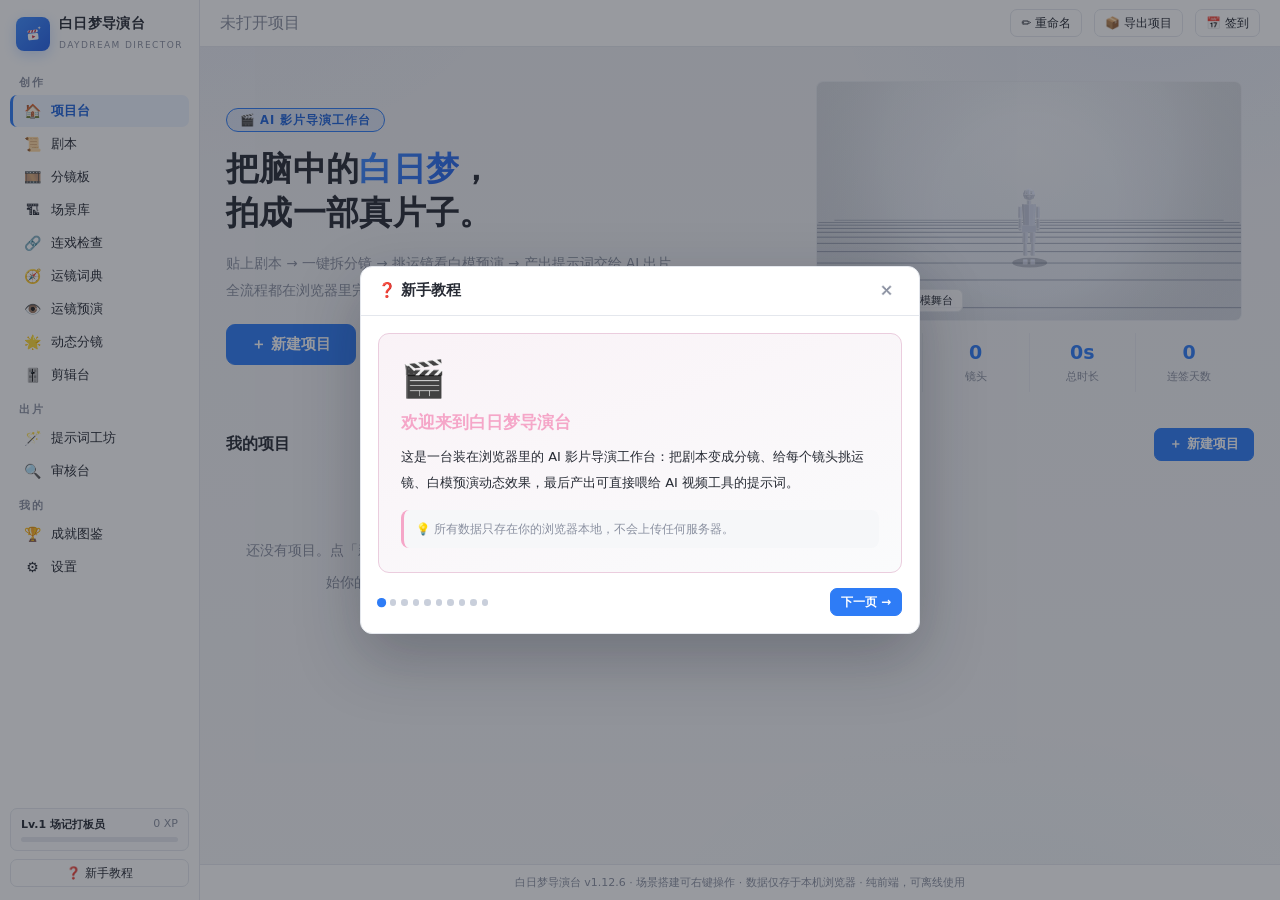
==== commit a029af50: "v1.12.7 新增分镜导入：CSV/TSV/Markdown/纯文本/JSON 表格导进分镜板" ====
--- a/index.html
+++ b/index.html
@@ -35,6 +35,8 @@
   <script src="js/mn-props.js"></script>
   <!-- 自动布局（防穿模：分离轴碰撞 + 就近让位，挂 window.MN_LAYOUT） -->
   <script src="js/mn-layout.js"></script>
+  <!-- 分镜导入（CSV/TSV/Markdown/纯文本/JSON，挂 window.SHOT_IMPORT） -->
+  <script src="js/import-shots.js"></script>
   <script src="js/miaoning.js"></script>
   <script src="js/miaoning3d.js"></script>
   <script src="js/miaoning_m3.js"></script>
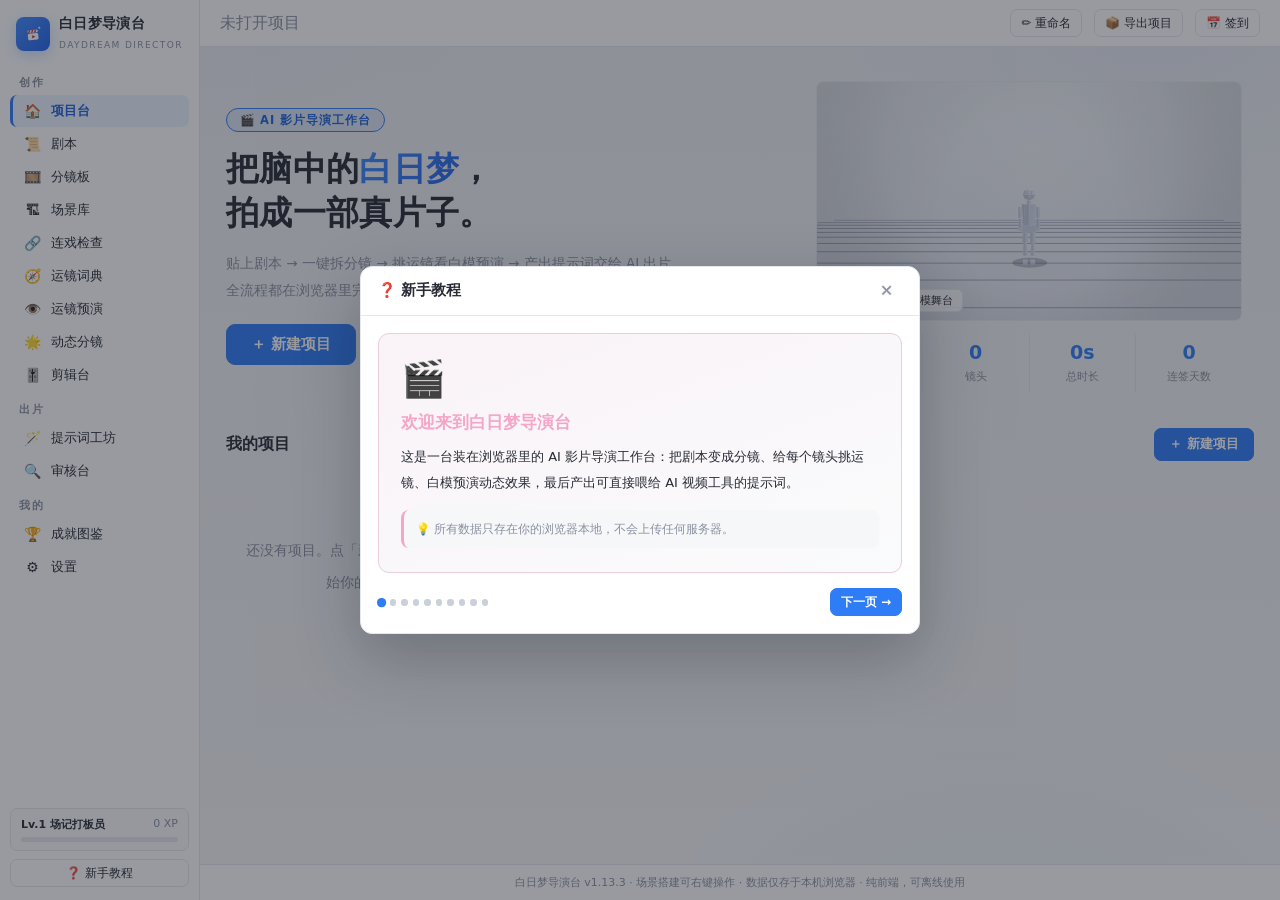
==== commit 95770a7d: "v1.14.0 导入环境图(看图生成3D场景)+环绕预览与环绕视频" ====
--- a/index.html
+++ b/index.html
@@ -37,6 +37,7 @@
   <script src="js/mn-layout.js"></script>
   <!-- 分镜导入（CSV/TSV/Markdown/纯文本/JSON，挂 window.SHOT_IMPORT） -->
   <script src="js/import-shots.js"></script>
+  <script src="js/env-import.js"></script>
   <script src="js/miaoning.js"></script>
   <script src="js/miaoning3d.js"></script>
   <script src="js/miaoning_m3.js"></script>
--- a/css/style.css
+++ b/css/style.css
@@ -463,7 +463,8 @@
 }
 .proj-card:hover { transform: translateY(-3px); border-color: var(--acc); box-shadow: var(--shadow), var(--glow); }
 .proj-aspect {
-  position: relative; aspect-ratio: 16/9;
+  position: relative;
+  aspect-ratio: 16 / 9;
   background:
     radial-gradient(80% 90% at 28% 8%, var(--glow2), transparent 60%),
     radial-gradient(70% 80% at 88% 96%, var(--glow1), transparent 60%),
@@ -471,6 +472,10 @@
   display: grid; place-items: center;
   border-bottom: 1px solid var(--border);
 }
+/* 项目卡片的画幅要跟着项目走：9:16 的短剧不能用 16:9 的封面格子。
+   这条必须写在 .proj-aspect 之后（同为 0-1-0 特异度，后者覆盖前者）。 */
+.proj-aspect.aspect-9x16 { aspect-ratio: 9 / 16; max-height: 260px; margin-inline: auto; }
+.proj-aspect.aspect-1x1 { aspect-ratio: 1 / 1; }
 .proj-shotcount {
   font-size: 11.5px; font-weight: 700; color: var(--acc-hi);
   background: var(--panel); border: 1px solid var(--border);
@@ -567,6 +572,19 @@
 }
 .shot-review-flag.good { color: var(--ok); }
 .shot-review-flag.bad { color: var(--bad); }
+/* 批量管理：勾选角标 */
+.shot-check {
+  position: absolute; left: 50%; top: 50%; transform: translate(-50%, -50%);
+  width: 34px; height: 34px; border-radius: 50%;
+  border: 2.5px solid rgba(120, 130, 160, 0.75); background: rgba(255, 255, 255, 0.55);
+  color: transparent; display: none; align-items: center; justify-content: center;
+  font-size: 18px; font-weight: 900; z-index: 4; pointer-events: none;
+}
+.storyboard-grid.batching .shot-check { display: flex; }
+.storyboard-grid.batching .shot-card.sel .shot-check {
+  background: var(--acc, #4a7dff); border-color: transparent; color: #fff;
+}
+.storyboard-grid.batching .shot-card.sel { outline: 3px solid var(--acc, #4a7dff); outline-offset: -3px; }
 .shot-body { padding: 9px 11px 4px; flex: 1; }
 .shot-desc {
   font-size: 12px; line-height: 1.6; min-height: 36px;
@@ -1096,6 +1114,24 @@
 .sb-mn-overlay .sb-mn-dock { bottom: 196px; right: 18px; }
 .sb-mn-overlay .mn-view-controls { padding-right: 4px; }
 
+/* 停靠条收起：只留「展开 · 截图 · 机位组图 · 保存」一个小药丸，
+   并把下面那行 俯视/斜视/正视/网格… 一起藏掉，方便看画面和出图 */
+.sb-mn-fold {
+  border: 1px solid rgba(0, 0, 0, 0.12); background: rgba(0, 0, 0, 0.04);
+  color: #5f6672; width: 24px; height: 24px; border-radius: 50%;
+  display: inline-flex; align-items: center; justify-content: center;
+  font-size: 12px; line-height: 1; cursor: pointer; padding: 0; flex: none;
+}
+.sb-mn-fold:hover { background: rgba(0, 0, 0, 0.09); color: var(--text); }
+.sb-mn-fold-only { display: none; gap: 8px; }
+.sb-mn-overlay.folded .sb-mn-dock { bottom: 18px; padding: 6px 8px; gap: 6px; }
+.sb-mn-overlay.folded .sb-mn-dock-tip,
+.sb-mn-overlay.folded #sbMnAi,
+.sb-mn-overlay.folded #sbMnLib,
+.sb-mn-overlay.folded #sbMnClose { display: none; }
+.sb-mn-overlay.folded .sb-mn-fold-only { display: inline-flex; }
+.sb-mn-overlay.folded .mn-view-controls { display: none; }
+
 /* ---------- 场景库 ---------- */
 .sc-hint{margin-bottom:14px;font-size:13px}
 .sc-grid{display:grid;grid-template-columns:repeat(auto-fill,minmax(248px,1fr));gap:14px}
@@ -1105,6 +1141,12 @@
 .sc-thumb{height:132px;background:linear-gradient(135deg,var(--bg2),var(--panel2));display:flex;align-items:center;justify-content:center;overflow:hidden}
 .sc-thumb img{width:100%;height:100%;object-fit:cover}
 .sc-thumb-ph{font-size:30px;opacity:.35}
+/* 缩略图本身就是「打开编辑」的入口：hover 出提示条 */
+.sc-thumb-btn{position:relative;cursor:pointer}
+.sc-thumb-open{position:absolute;inset:auto 0 0 0;display:flex;align-items:center;justify-content:center;gap:4px;
+  padding:6px 0;font-size:12px;font-weight:700;color:#fff;background:rgba(18,22,32,.72);
+  transform:translateY(100%);transition:transform .14s ease;pointer-events:none}
+.sc-card:hover .sc-thumb-open{transform:none}
 .sc-body{padding:10px 12px 12px;display:flex;flex-direction:column;gap:8px}
 .sc-name{font-weight:700;font-size:14px;overflow:hidden;text-overflow:ellipsis;white-space:nowrap}
 .sc-meta{font-size:11.5px}
--- a/css/miaoning.css
+++ b/css/miaoning.css
@@ -589,15 +589,21 @@
 .mn-ctx-sep{height:1px;margin:4px 6px;background:var(--line)}
 
 /* ---- 物件库 ---- */
-.mn-lib-head{display:flex;align-items:baseline;gap:8px;margin-bottom:10px}
-.mn-lib-head strong{font-size:13.5px;font-weight:650}
-.mn-lib-head span{font-size:11.5px;color:var(--muted)}
-.mn-lib-grid{display:grid;grid-template-columns:1fr 1fr;gap:6px}
-.mn-lib-item{display:flex;align-items:center;gap:7px;height:38px;padding:0 9px;border-radius:7px;
+/* 物件库头部：标题 + 右侧工具按钮一行，说明单独一行（原来三个挤一行，窄面板下会折行成三截） */
+.mn-lib-head{display:flex;align-items:center;gap:8px;margin-bottom:3px}
+.mn-lib-head strong{font-size:13.5px;font-weight:650;flex:0 0 auto}
+.mn-lib-tool{margin-left:auto;flex:0 0 auto;white-space:nowrap;
+  font-size:11.5px;line-height:1;padding:5px 10px;border-radius:999px;cursor:pointer;
+  color:var(--accent);background:var(--accent-soft);border:1px solid transparent}
+.mn-lib-tool:hover{border-color:var(--accent)}
+.mn-lib-hint{margin:0 0 10px;font-size:11.5px;line-height:1.5;color:var(--muted)}
+/* 窄面板下两列会把「1.6×0.8」挤断 → 按可用宽度自动决定几列（放不下就变一列） */
+.mn-lib-grid{display:grid;grid-template-columns:repeat(auto-fill,minmax(112px,1fr));gap:6px}
+.mn-lib-item{display:flex;align-items:center;gap:5px;height:36px;padding:0 7px;border-radius:7px;
   border:1px solid var(--line);background:var(--paper);text-align:left}
 .mn-lib-item i{width:15px;height:15px;border-radius:4px;flex:0 0 auto;border:1px solid rgba(0,0,0,.08)}
-.mn-lib-item span{font-size:12.5px}
-.mn-lib-item small{margin-left:auto;font-size:10.5px;color:var(--muted);font-variant-numeric:tabular-nums}
+.mn-lib-item span{font-size:12px;min-width:0;overflow:hidden;text-overflow:ellipsis;white-space:nowrap}
+.mn-lib-item small{margin-left:auto;flex:0 0 auto;font-size:10px;color:var(--muted);font-variant-numeric:tabular-nums;white-space:nowrap}
 .mn-lib-item:hover{border-color:var(--accent);color:var(--accent)}
 .mn-lib-item.active{border-color:var(--accent);background:var(--accent-soft);color:var(--accent)}
 .mn-lib-row{display:flex;gap:6px;margin-top:8px}
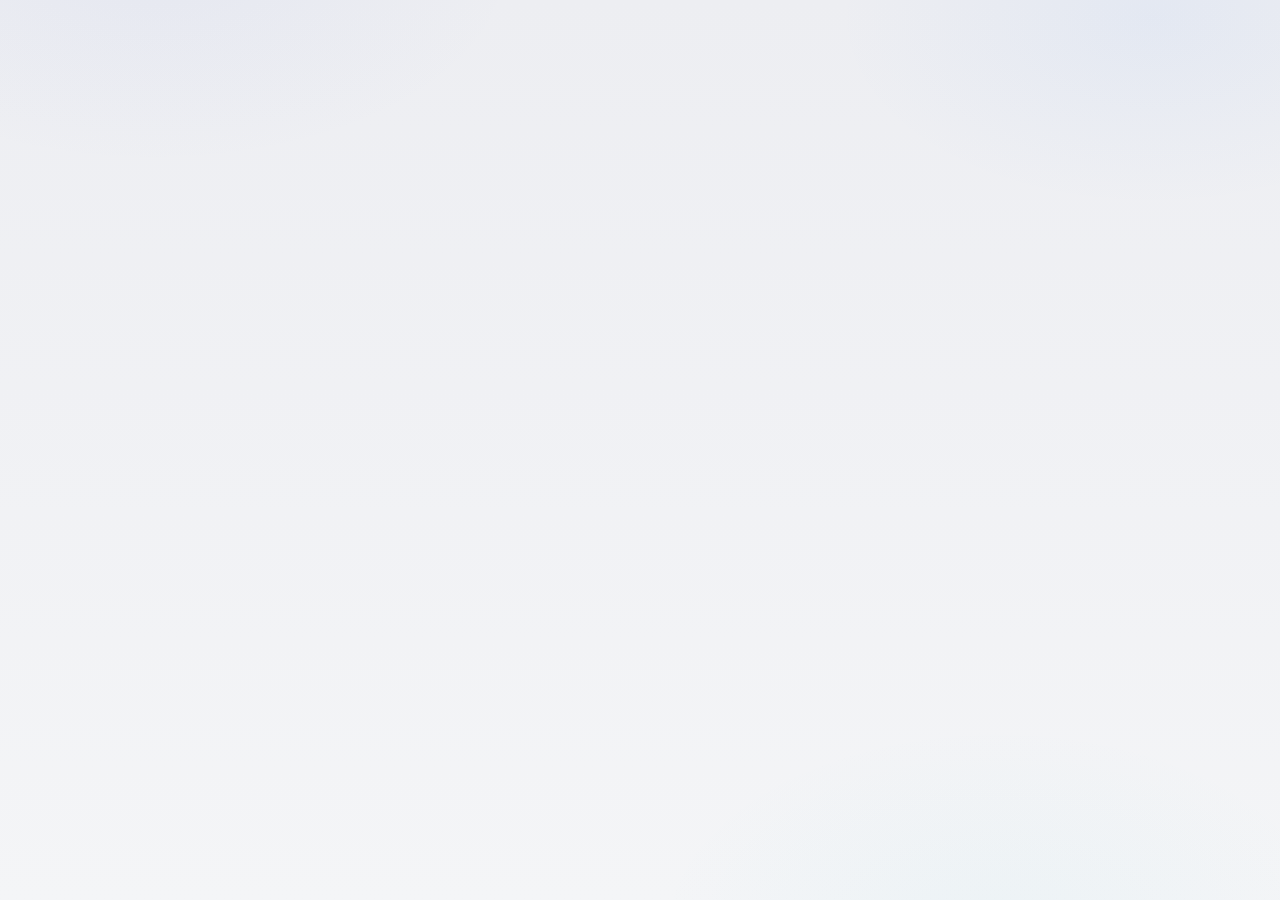
==== commit 71e0f250: "v1.19.0 拉片台：视频自动拆镜+逐镜标注+进3D复刻" ====
--- a/index.html
+++ b/index.html
@@ -37,6 +37,7 @@
   <script src="js/mn-layout.js"></script>
   <!-- 分镜导入（CSV/TSV/Markdown/纯文本/JSON，挂 window.SHOT_IMPORT） -->
   <script src="js/import-shots.js"></script>
+  <script src="js/tear-down.js"></script>
   <script src="js/env-import.js"></script>
   <script src="js/miaoning.js"></script>
   <script src="js/miaoning3d.js"></script>
--- a/css/style.css
+++ b/css/style.css
@@ -1183,3 +1183,59 @@
 .ct-title{font-size:13.5px;font-weight:600;margin-bottom:3px}
 .ct-detail{font-size:12px;line-height:1.65}
 .ct-hint{font-size:12.5px;line-height:1.8}
+
+/* ---------- 导入环境图弹窗 ---------- */
+.ei-drop{display:flex;flex-direction:column;align-items:center;justify-content:center;gap:6px;
+  padding:22px 14px;border:1.5px dashed var(--border);border-radius:var(--radius);
+  background:var(--bg2);text-align:center;transition:border-color .14s, background .14s}
+.ei-drop.on{border-color:var(--acc);background:var(--acc-soft,#eef3ff)}
+.ei-drop-ico{font-size:26px;line-height:1;opacity:.55}
+.ei-drop-tip{font-size:11.5px;color:var(--muted)}
+.ei-link{color:var(--acc);cursor:pointer;text-decoration:underline;font-weight:600}
+.ei-prev{display:flex;align-items:center;gap:10px;margin-top:10px}
+.ei-prev img{max-height:120px;max-width:200px;border-radius:8px;border:1px solid var(--border);object-fit:cover}
+.ei-prev .dim{font-size:11.5px}
+.ei-modes{display:flex;gap:16px;align-items:center;flex-wrap:wrap;margin-top:6px}
+.ei-modes label{display:flex;gap:6px;align-items:center;font-size:12.5px}
+.ei-api{margin-top:4px;font-size:11.5px;line-height:1.6}
+.ei-status{font-size:12px;line-height:1.6;white-space:pre-wrap}
+.ei-result{padding:10px 12px;margin-top:8px;font-size:12.5px;line-height:1.7}
+.ei-issues{margin-top:4px;font-size:11.5px;color:var(--muted);line-height:1.6}
+.ei-pal{margin-left:8px}
+.ei-swatch{display:inline-block;width:12px;height:12px;border-radius:3px;margin-right:2px;
+  border:1px solid rgba(0,0,0,.15);vertical-align:-2px}
+
+/* 环境图弹窗：说明原图会变成哪种 3D 环境 */
+.ei-env{margin-top:6px;font-size:13px;color:var(--text)}
+.ei-env b{color:var(--acc)}
+
+/* ---------- 🎞 拉片台 ---------- */
+.td-source{margin-bottom:14px}
+.td-drop{border:2px dashed var(--border);border-radius:12px;padding:22px;text-align:center;
+  display:flex;flex-direction:column;gap:6px;align-items:center;transition:border-color .15s,background .15s}
+.td-drop.on{border-color:var(--acc);background:var(--acc-soft)}
+.td-drop small{color:var(--muted);font-size:12px}
+.td-player{display:flex;flex-direction:column;gap:10px}
+.td-player video{width:100%;max-height:340px;background:#000;border-radius:10px}
+.td-meta{display:flex;gap:10px;align-items:baseline;flex-wrap:wrap}
+.td-ctrl{display:flex;gap:12px;align-items:center;flex-wrap:wrap}
+.td-mini{display:flex;gap:6px;align-items:center;font-size:12px}
+.td-bar{flex:1 1 160px;height:6px;background:var(--soft);border-radius:4px;overflow:hidden;min-width:120px}
+.td-bar i{display:block;height:100%;width:0;background:var(--acc);transition:width .12s}
+.td-grid{display:grid;grid-template-columns:repeat(auto-fill,minmax(240px,1fr));gap:12px}
+.td-card{background:var(--panel);border:1px solid var(--border);border-radius:12px;overflow:hidden;display:flex;flex-direction:column}
+.td-card:hover{border-color:var(--acc)}
+.td-thumb{position:relative;background:#0d0f13;aspect-ratio:16/9}
+.td-thumb img{width:100%;height:100%;object-fit:cover;display:block}
+.td-thumb b{position:absolute;left:6px;top:6px;background:rgba(0,0,0,.62);color:#fff;font-size:12px;line-height:1;padding:4px 6px;border-radius:6px}
+.td-thumb span{position:absolute;right:6px;bottom:6px;background:rgba(0,0,0,.62);color:#fff;font-size:11px;line-height:1;padding:4px 6px;border-radius:6px}
+.td-card-body{padding:8px 9px 10px;display:flex;flex-direction:column;gap:6px}
+.td-tc{font:11px/1.3 ui-monospace,Menlo,monospace;color:var(--muted)}
+.td-sel{display:grid;grid-template-columns:repeat(3,1fr);gap:5px}
+.td-sel select{font-size:12px;padding:4px 2px;min-width:0}
+.td-note{font-size:12px;padding:5px 7px}
+.td-card-act{display:flex;gap:6px;flex-wrap:wrap}
+.btn-xs{font-size:11.5px;padding:3px 8px}
+.td-empty{padding:26px;text-align:center;color:var(--muted)}
+.td-foot{margin-top:14px}
+.td-foot-inner{display:flex;gap:12px;align-items:center;padding:10px 14px}
--- a/css/miaoning.css
+++ b/css/miaoning.css
@@ -655,3 +655,16 @@
 .mn-color-row > span{display:flex;align-items:center;gap:6px;flex-wrap:wrap}
 .mn-color-now{width:14px;height:14px;border-radius:4px;display:inline-block;border:1px solid rgba(0,0,0,.20);box-shadow:0 0 0 2px rgba(255,255,255,.6) inset}
 .mn-color-row code{font:11px/1 ui-monospace,Menlo,monospace;color:var(--muted);letter-spacing:.02em}
+
+/* 环境图面板（3D 全景 / 背景板） */
+.mn-env-thumb{margin:2px 0 10px;border-radius:9px;overflow:hidden;border:1px solid var(--line);background:#0e0f12}
+.mn-env-thumb img{display:block;width:100%;height:82px;object-fit:cover;cursor:pointer}
+.mn-env-thumb img:hover{opacity:.88}
+
+/* 四肢关节面板：九条滑杆单列紧凑排，字号压小免得面板一直滚 */
+.mn-joint-head{display:flex;align-items:baseline;justify-content:space-between;gap:8px;margin:12px 0 6px;padding-top:9px;border-top:1px solid var(--line)}
+.mn-joint-head span{font-size:13px;font-weight:600}
+.mn-joint-head small{font-size:11px;color:var(--muted)}
+.mn-joint-grid{display:grid;grid-template-columns:1fr;gap:2px 10px}
+.mn-joint-grid .mn-field{margin:0}
+.mn-joint-grid .mn-field span{font-size:12px}
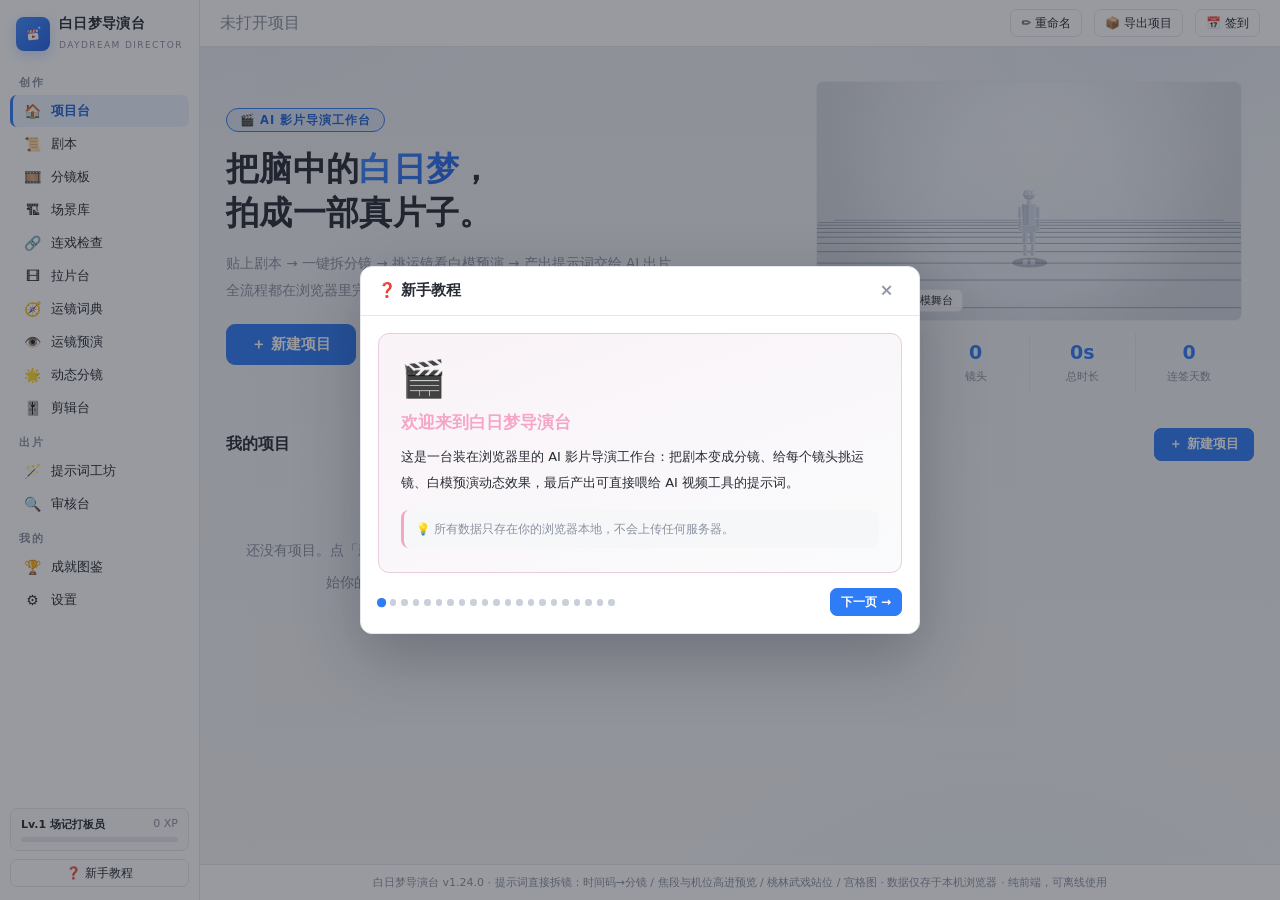
==== commit 4b309353: "v1.24.0 提示词直接拆镜：H3时间码→分镜/焦段与机位高进预览/桃林武戏站位/宫格跟着拆" ====
--- a/index.html
+++ b/index.html
@@ -35,6 +35,8 @@
   <script src="js/mn-props.js"></script>
   <!-- 自动布局（防穿模：分离轴碰撞 + 就近让位，挂 window.MN_LAYOUT） -->
   <script src="js/mn-layout.js"></script>
+  <!-- H3 / 时间码分镜提示词 → 自动拆镜（挂 window.H3PARSE，必须在 import-shots 之前） -->
+  <script src="js/h3-parse.js"></script>
   <!-- 分镜导入（CSV/TSV/Markdown/纯文本/JSON，挂 window.SHOT_IMPORT） -->
   <script src="js/import-shots.js"></script>
   <script src="js/tear-down.js"></script>
--- a/css/style.css
+++ b/css/style.css
@@ -1239,3 +1239,37 @@
 .td-empty{padding:26px;text-align:center;color:var(--muted)}
 .td-foot{margin-top:14px}
 .td-foot-inner{display:flex;gap:12px;align-items:center;padding:10px 14px}
+/* 镜头卡里的机位参数（焦段/机高/距离/方位） */
+.td-cam{display:grid;grid-template-columns:1fr 1fr;gap:3px 8px;margin-top:2px}
+.td-cam label{display:flex;align-items:center;gap:5px;font-size:11px;color:var(--muted);min-width:0}
+.td-cam label span{flex:0 0 24px;white-space:nowrap}
+.td-cam label input{flex:1 1 40px;min-width:0;height:14px}
+.td-cam label b{flex:0 0 42px;text-align:right;font-weight:600;color:var(--text);font-size:11px}
+
+/* ---------- 宫格故事板弹窗（js/mn-grid.js · v1.23.0） ---------- */
+.bdm-grid{display:grid;grid-template-columns:302px 1fr;gap:14px;align-items:start}
+.bdm-grid-side{display:flex;flex-direction:column;gap:8px}
+.bdm-grid-row{display:flex;align-items:center;gap:8px;font-size:12.5px;color:var(--dim)}
+.bdm-grid-row>span{flex:0 0 72px;white-space:nowrap}
+.bdm-grid-row select,.bdm-grid-row input{flex:1 1 auto;min-width:0}
+.bdm-grid-cks{display:flex;flex-direction:column;gap:4px;font-size:12px;color:var(--dim);margin:2px 0 4px}
+.bdm-grid-cks label{display:flex;align-items:center;gap:6px;cursor:pointer}
+.bdm-grid-btns{display:flex;flex-wrap:wrap;gap:6px}
+.bdm-grid-prog{height:18px;border-radius:9px;background:var(--input-bg);position:relative;overflow:hidden;border:1px solid var(--border)}
+.bdm-grid-prog i{position:absolute;left:0;top:0;bottom:0;width:0;background:var(--grad);transition:width .18s}
+.bdm-grid-prog span{position:relative;display:block;text-align:center;font-size:11px;line-height:18px;color:var(--text);white-space:nowrap;overflow:hidden;text-overflow:ellipsis;padding:0 8px}
+.bdm-grid-view{max-height:62vh;overflow:auto;background:var(--input-bg);border:1px solid var(--border);border-radius:var(--radius-sm);padding:8px;display:flex;flex-direction:column;gap:8px}
+.bdm-grid-view img{width:100%;height:auto;display:block;border-radius:4px;box-shadow:var(--shadow)}
+.bdm-grid-empty{color:var(--dim);text-align:center;padding:46px 10px;font-size:13px;line-height:1.9}
+.bdm-grid-empty small{font-size:11.5px;opacity:.8}
+.bdm-grid-warn{font-size:12px;color:var(--warn);background:rgba(217,136,31,.10);border:1px solid rgba(217,136,31,.24);border-radius:var(--radius-sm);padding:7px 9px;line-height:1.6}
+.bdm-pack{font-family:ui-monospace,Consolas,monospace;font-size:11.5px;line-height:1.65}
+.bdm-fill-grid{display:grid;grid-template-columns:repeat(auto-fill,minmax(104px,1fr));gap:7px;max-height:48vh;overflow:auto}
+.bdm-fill-cell{display:flex;flex-direction:column;align-items:flex-start;gap:2px;padding:7px 8px;min-height:64px;border:1px solid var(--border);border-radius:var(--radius-sm);background-color:var(--panel);background-size:cover;background-position:center;cursor:pointer;text-align:left}
+.bdm-fill-cell b{font-size:13px;color:var(--acc)}
+.bdm-fill-cell small{font-size:11px;color:var(--text)}
+.bdm-fill-cell span{font-size:10.5px;color:var(--dim)}
+.bdm-fill-cell:hover{border-color:var(--acc)}
+.bdm-fill-cell.has b,.bdm-fill-cell.has small,.bdm-fill-cell.has span{background:rgba(255,255,255,.86);border-radius:4px;padding:0 4px}
+body.theme-obsidian .bdm-fill-cell.has b,body.theme-obsidian .bdm-fill-cell.has small,body.theme-obsidian .bdm-fill-cell.has span{background:rgba(12,14,20,.78);color:#eef2f8}
+@media (max-width:900px){.bdm-grid{grid-template-columns:1fr}}
--- a/css/miaoning.css
+++ b/css/miaoning.css
@@ -455,6 +455,9 @@
 .mn-sb-shot.active{border-color:var(--accent);background:var(--accent-soft)}
 .mn-sb-shot-img{width:66px;height:38px;border-radius:6px;object-fit:cover;border:1px solid var(--line);background:var(--soft);flex:0 0 auto}
 .mn-sb-shot-img[data-empty="1"]{background:repeating-linear-gradient(45deg,var(--soft),var(--soft) 6px,var(--line) 6px,var(--line) 12px)}
+/* 空格子要说清楚为什么空、怎么让它不空（以前只有一片斜纹，同学以为坏了） */
+span.mn-sb-shot-img[data-empty="1"]{display:flex;align-items:center;justify-content:center}
+.mn-sb-shot-img em{font-style:normal;font-size:10.5px;line-height:1.5;color:var(--ink);background:var(--paper);border:1px solid var(--line);border-radius:4px;padding:1px 5px;white-space:nowrap}
 .mn-sb-shot-info{min-width:0}
 .mn-sb-shot-info b{font-size:13px;display:block;white-space:nowrap;overflow:hidden;text-overflow:ellipsis}
 .mn-sb-shot-info small{font-size:11px;color:var(--muted)}
@@ -486,6 +489,16 @@
 .mn-sb-field>span{font-weight:600;color:var(--ink)}
 .mn-sb-field input,.mn-sb-field select,.mn-sb-field textarea{width:100%;border:1px solid var(--line);border-radius:var(--radius);background:var(--soft);padding:8px;color:var(--ink);resize:vertical}
 .mn-sb-field textarea{min-height:54px}
+/* v1.23.0 故事板镜头详情：景别/角度并排 + 单格出图按钮组 + 场景状态提示 */
+.mn-sb-two{display:grid;grid-template-columns:1fr 1fr;gap:8px}
+.mn-sb-two .mn-sb-field{margin-bottom:12px}
+.mn-sb-acts{display:flex;flex-direction:column;gap:7px;margin-top:2px}
+.mn-sb-acts .mn-sb-field{flex-direction:row;align-items:center;gap:8px}
+.mn-sb-acts .mn-sb-field>span{flex:0 0 60px}
+.mn-sb-btn.block[disabled]{opacity:.45;cursor:not-allowed}
+.mn-sb-hint{margin:10px 0 0;font-size:11.5px;line-height:1.65;color:var(--muted);background:var(--soft);border:1px solid var(--line);border-radius:var(--radius);padding:7px 9px}
+.mn-sb-r-head{display:flex;align-items:baseline;justify-content:space-between;gap:8px}
+.mn-sb-r-head small{font-weight:600;font-size:11px;color:var(--accent,#2e7cf6);opacity:.9}
 
 .mn-sb-timeline{border-top:1px solid var(--line);background:var(--paper);padding:10px 14px}
 .mn-sb-tl-head{display:flex;align-items:center;justify-content:space-between;font-size:12px;color:var(--muted);margin-bottom:8px}
@@ -668,3 +681,20 @@
 .mn-joint-grid{display:grid;grid-template-columns:1fr;gap:2px 10px}
 .mn-joint-grid .mn-field{margin:0}
 .mn-joint-grid .mn-field span{font-size:12px}
+
+/* ==== v1.22.0 对标补齐：监看器 / 跟随 / 磁吸 / 锁定 / 垫图 ==== */
+/* 5 个页签挤一行：字号压一点，免得「环境图」换行 */
+.mn-panel-tabs button{font-size:12px;padding:0 4px}
+
+/* 镜头设置扩展块：焦段 / 翻滚 / 监看器 / 跟随，分组用现成的 mn-joint-head */
+.mn-cam-x{margin-top:4px;padding-bottom:2px}
+.mn-cam-x .mn-chip-row{margin:4px 0 8px}
+.mn-cam-x .mn-field{margin:2px 0}
+
+/* 锁定态：清单行的小锁、面板头部的锁定按钮，点亮要有明确反馈 */
+.mn-row-act.on{color:var(--accent);border-color:var(--accent)}
+.mn-ghost.on{color:var(--accent);border-color:var(--accent);font-weight:600}
+
+/* 右下监看器边框与标签：GL 只画画面，框和字用 DOM 叠上去，缩放窗口自动跟着走 */
+.mn-mon-frame{position:absolute;right:20px;bottom:56px;border:1.5px solid rgba(46,124,246,.75);border-radius:6px;pointer-events:none;z-index:6;box-shadow:0 6px 18px rgba(20,24,34,.18)}
+.mn-mon-frame span{position:absolute;left:-1px;top:-22px;font:600 11px/1 ui-monospace,Menlo,monospace;color:#fff;background:rgba(46,124,246,.9);padding:3px 7px;border-radius:5px;white-space:nowrap}
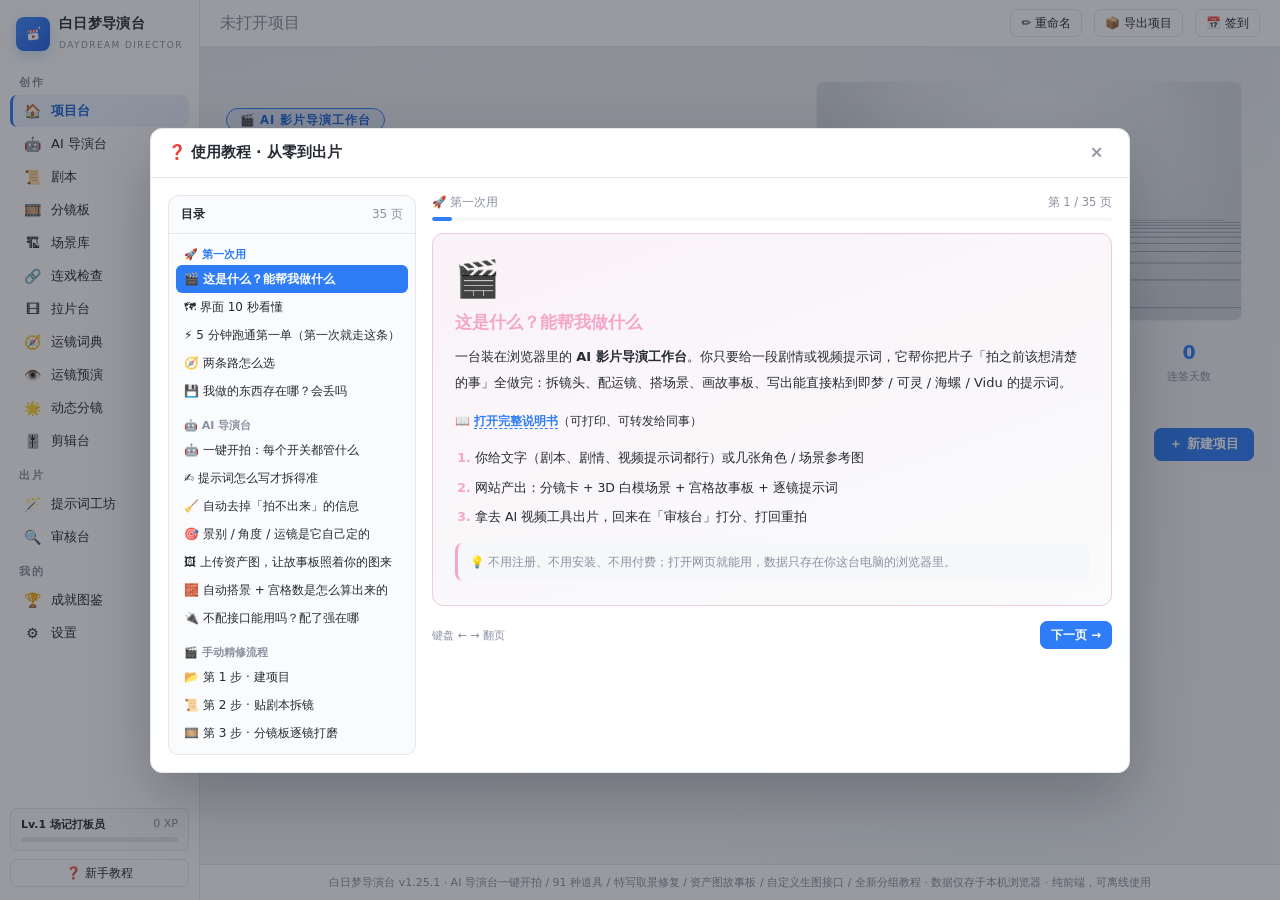
==== commit a3635294: "v1.25.1 AI 导演台 + 特写取景修复 + 91 种道具 + 全新分组教程 - 修复特写/近景拍到身体的取景 BUG：机位目标点随场景保存，按身高/坐姿自适应对准头部，显式看向高度生效 - 道" ====
--- a/index.html
+++ b/index.html
@@ -10,6 +10,8 @@
   <link rel="stylesheet" href="css/style.css">
   <!-- 场景搭建 · 喵咛导演台（B 站玩具 MiorningDYT 原生重制，自包含主题） -->
   <link rel="stylesheet" href="css/miaoning.css">
+  <!-- AI 智能导演台 -->
+  <link rel="stylesheet" href="css/ai-director.css">
 </head>
 <body class="theme-porcelain bgm-aurora">
   <noscript>
@@ -33,6 +35,8 @@
   <script src="js/mn-rules.js"></script>
   <!-- 道具库（多部件精细建模 + 2D/3D/白模三端共用的坐标约定，挂 window.MN_PROP_KINDS） -->
   <script src="js/mn-props.js"></script>
+  <!-- 道具扩展包（追加 60+ 道具与分类，挂 window.MN_PROP_CATS，不改原文件） -->
+  <script src="js/mn-props-extra.js"></script>
   <!-- 自动布局（防穿模：分离轴碰撞 + 就近让位，挂 window.MN_LAYOUT） -->
   <script src="js/mn-layout.js"></script>
   <!-- H3 / 时间码分镜提示词 → 自动拆镜（挂 window.H3PARSE，必须在 import-shots 之前） -->
--- a/css/style.css
+++ b/css/style.css
@@ -314,8 +314,17 @@
 .aspect-16x9 { aspect-ratio: 16 / 9; }
 .aspect-9x16 { aspect-ratio: 9 / 16; max-height: 62vh; margin-inline: auto; }
 .aspect-1x1 { aspect-ratio: 1 / 1; }
+/* 画幅类别名要配齐：只有 16x9/9x16/1x1 三条时，21:9 的项目在「动态分镜」里
+   舞台塌成 49×39 像素——时间码在走、画面却一动不动（H3 导入第一条就是 21:9）。 */
+.aspect-21x9 { aspect-ratio: 21 / 9; }
+.aspect-4x3 { aspect-ratio: 4 / 3; }
+.aspect-3x4 { aspect-ratio: 3 / 4; max-height: 62vh; margin-inline: auto; }
+.aspect-2x1 { aspect-ratio: 2 / 1; }
+.aspect-5x4 { aspect-ratio: 5 / 4; }
+.aspect-16x10 { aspect-ratio: 16 / 10; }
 .ar { display: inline-block; border: 2px solid currentColor; border-radius: 2px; margin-bottom: 6px; }
 .ar-169 { width: 34px; height: 19px; }
+.ar-219 { width: 40px; height: 17px; }
 .ar-916 { width: 19px; height: 34px; }
 .ar-11 { width: 26px; height: 26px; }
 
@@ -965,6 +974,47 @@
 .tu-dots { display: flex; gap: 5px; }
 .tu-dots i { width: 6.5px; height: 6.5px; border-radius: 50%; background: var(--border-hi); transition: all .2s; }
 .tu-dots i.on { background: var(--acc); transform: scale(1.3); }
+
+/* v1.25.1 教程改版：左侧可跳目录 + 右侧卡片，宽屏弹窗 */
+.tu-layout { display: grid; grid-template-columns: 248px minmax(0, 1fr); gap: 16px; align-items: start; }
+.tu-nav {
+  border: 1px solid var(--border); border-radius: 10px; background: var(--panel2);
+  display: flex; flex-direction: column; max-height: min(64vh, 560px); overflow: hidden;
+}
+.tu-nav-head {
+  padding: 10px 12px; font-size: 12px; font-weight: 800;
+  border-bottom: 1px solid var(--border); display: flex; justify-content: space-between;
+}
+.tu-nav-head span { color: var(--dim); font-weight: 500; }
+.tu-nav-scroll { overflow-y: auto; padding: 7px; }
+.tu-nav-group { margin-bottom: 7px; }
+.tu-nav-g { font-size: 11px; color: var(--dim); font-weight: 700; padding: 6px 8px 3px; }
+.tu-nav-group.cur .tu-nav-g { color: var(--acc); }
+.tu-nav-item {
+  display: block; width: 100%; text-align: left; border: 0; background: transparent;
+  color: var(--text); font-family: inherit; font-size: 12px; line-height: 1.5;
+  padding: 5px 8px; border-radius: 6px; cursor: pointer; white-space: normal;
+}
+.tu-nav-item:hover { background: var(--chip-bg); }
+.tu-nav-item.on { background: var(--acc); color: var(--acc-ink); font-weight: 700; }
+.tu-main { min-width: 0; }
+.tu-progress { display: flex; gap: 8px; font-size: 11.5px; color: var(--dim); margin-bottom: 7px; }
+.tu-progress-bar { height: 4px; border-radius: 4px; background: var(--input-bg); overflow: hidden; margin-bottom: 12px; }
+.tu-progress-bar i { display: block; height: 100%; background: var(--acc); border-radius: 4px; transition: width .2s; }
+.tu-card { min-height: 300px; }
+.tu-steps { margin: 0 0 13px; padding-left: 20px; font-size: 12.5px; line-height: 1.95; }
+.tu-steps li { margin-bottom: 5px; }
+.tu-steps li::marker { color: var(--tu-color); font-weight: 800; }
+.tu-go { margin-top: 12px; }
+.tu-link { margin-top: 12px; font-size: 12px; }
+.tu-link a { color: var(--acc); font-weight: 700; text-decoration: none; border-bottom: 1px dashed var(--acc); }
+.tu-link a:hover { color: var(--acc-hi); }
+.tu-keys { font-size: 11px; }
+@media (max-width: 760px) {
+  .tu-layout { grid-template-columns: 1fr; }
+  .tu-nav { max-height: 148px; }
+  .tu-card { min-height: 0; }
+}
 
 /* ============================================================
  * 滚动条
--- a/css/miaoning.css
+++ b/css/miaoning.css
@@ -619,6 +619,16 @@
 .mn-lib-item small{margin-left:auto;flex:0 0 auto;font-size:10px;color:var(--muted);font-variant-numeric:tabular-nums;white-space:nowrap}
 .mn-lib-item:hover{border-color:var(--accent);color:var(--accent)}
 .mn-lib-item.active{border-color:var(--accent);background:var(--accent-soft);color:var(--accent)}
+/* 道具分类 + 搜索（道具扩到 80+ 种之后不分类根本翻不到） */
+.mn-lib-search{display:flex;align-items:center;gap:6px;margin:0 0 8px;padding:5px 8px;
+  border:1px solid var(--line);border-radius:7px;background:var(--paper);color:var(--muted)}
+.mn-lib-search input{flex:1;min-width:0;border:0;outline:0;background:transparent;
+  color:inherit;font-size:11.5px;font-family:inherit}
+.mn-lib-cats{display:flex;flex-wrap:wrap;gap:4px;margin:0 0 9px}
+.mn-lib-cat{padding:4px 8px;border-radius:999px;font-size:10.5px;line-height:1.2;cursor:pointer;
+  border:1px solid var(--line);background:var(--paper);color:var(--muted);white-space:nowrap}
+.mn-lib-cat:hover{border-color:var(--accent);color:var(--accent)}
+.mn-lib-cat.active{background:var(--accent);border-color:var(--accent);color:#fff}
 .mn-lib-row{display:flex;gap:6px;margin-top:8px}
 .mn-lib-pending{margin-bottom:9px;padding:7px 9px;border-radius:7px;background:var(--accent-soft);
   color:var(--accent);font-size:11.5px;line-height:1.5}
--- a/css/ai-director.css
+++ b/css/ai-director.css
@@ -0,0 +1,56 @@
+/* AI 智能导演台 · 只在 #/aiDirector 页面用到，跟三套主题共用变量 */
+.page-head:has(.ai-status) { flex-wrap: wrap; }
+.ai-status { display: flex; align-items: center; gap: 8px; flex-wrap: wrap; padding: 10px 14px; margin-bottom: 14px; }
+.ai-status .tag.ok { color: var(--ok); border-color: color-mix(in srgb, var(--ok) 40%, transparent); }
+.ai-card { padding: 16px 18px; margin-bottom: 14px; }
+.ai-h { font-size: 14.5px; font-weight: 750; margin-bottom: 11px; display: flex; align-items: baseline; gap: 10px; flex-wrap: wrap; }
+.ai-h .dim { font-size: 11.5px; font-weight: 400; }
+.ai-text { width: 100%; font-size: 13px; line-height: 1.7; resize: vertical; font-family: var(--font); }
+.ai-opts { display: flex; flex-wrap: wrap; gap: 8px 18px; margin: 12px 0 10px; font-size: 12.5px; color: var(--text); }
+.ai-opts label { display: inline-flex; align-items: center; gap: 5px; cursor: pointer; }
+.ai-opts input[type=checkbox] { accent-color: var(--acc); }
+.ai-opts .dim { font-size: 11px; }
+.ai-card > .input:not(textarea) { width: 100%; }
+.ai-actions { display: flex; align-items: center; gap: 8px; flex-wrap: wrap; margin-top: 12px; }
+.ai-actions .dim { font-size: 11.5px; }
+
+/* 步骤条 */
+.ai-steps { display: flex; flex-wrap: wrap; gap: 6px; margin-top: 14px; }
+.ai-step { padding: 5px 10px; border-radius: 999px; font-size: 11.5px;
+  border: 1px solid var(--border); background: var(--panel2); color: var(--dim); white-space: nowrap; }
+.ai-step.on { border-color: var(--acc); color: var(--acc); background: var(--chip-bg); }
+.ai-step.ok { border-color: color-mix(in srgb, var(--ok) 45%, transparent); color: var(--ok); background: color-mix(in srgb, var(--ok) 9%, transparent); }
+.ai-note { margin: 9px 0 0; font-size: 12px; color: var(--dim); line-height: 1.6; }
+.ai-ok { color: var(--ok); font-weight: 650; }
+.ai-err { color: var(--bad); }
+
+/* 资产图 */
+.ai-drop { border: 1.5px dashed var(--border-hi, var(--border)); border-radius: var(--radius);
+  padding: 22px 14px; text-align: center; cursor: pointer; font-size: 12.5px; color: var(--dim);
+  background: var(--input-bg); transition: border-color .15s, background .15s; }
+.ai-drop:hover, .ai-drop.on { border-color: var(--acc); color: var(--acc); background: var(--chip-bg); }
+.ai-assets { display: grid; grid-template-columns: repeat(auto-fill, minmax(210px, 1fr)); gap: 8px; margin-top: 10px; }
+.ai-asset { display: flex; align-items: center; gap: 8px; padding: 6px; border: 1px solid var(--border);
+  border-radius: var(--radius-sm); background: var(--panel); min-width: 0; }
+.ai-asset img { width: 46px; height: 46px; object-fit: cover; border-radius: 5px; flex: 0 0 auto; background: var(--panel2); }
+.ai-asset-txt { min-width: 0; flex: 1; display: flex; flex-direction: column; gap: 3px; }
+.ai-asset-txt b { font-size: 12px; overflow: hidden; text-overflow: ellipsis; white-space: nowrap; }
+.ai-asset-txt span { font-size: 10.5px; color: var(--dim); line-height: 1.35;
+  display: -webkit-box; -webkit-line-clamp: 2; -webkit-box-orient: vertical; overflow: hidden; }
+.ai-x { border: 0; background: transparent; color: var(--dim); font-size: 17px; cursor: pointer; padding: 0 3px; align-self: flex-start; }
+.ai-x:hover { color: var(--bad); }
+
+/* 结果表 */
+.ai-shots { max-height: 380px; overflow: auto; border: 1px solid var(--border); border-radius: var(--radius-sm); margin: 10px 0; }
+.ai-table { width: 100%; border-collapse: collapse; font-size: 11.5px; }
+.ai-table th, .ai-table td { padding: 7px 9px; border-bottom: 1px solid var(--border); text-align: left; vertical-align: top; line-height: 1.5; }
+.ai-table th { position: sticky; top: 0; background: var(--panel2); font-weight: 650; white-space: nowrap; z-index: 1; }
+.ai-table tr:last-child td { border-bottom: 0; }
+.ai-table td:nth-child(1), .ai-table td:nth-child(2) { white-space: nowrap; }
+.ai-table .dim { font-size: 10.5px; }
+#aiImgProgress { margin-top: 9px; font-size: 12px; }
+
+@media (max-width: 720px) {
+  .ai-card { padding: 13px; }
+  .ai-assets { grid-template-columns: 1fr 1fr; }
+}
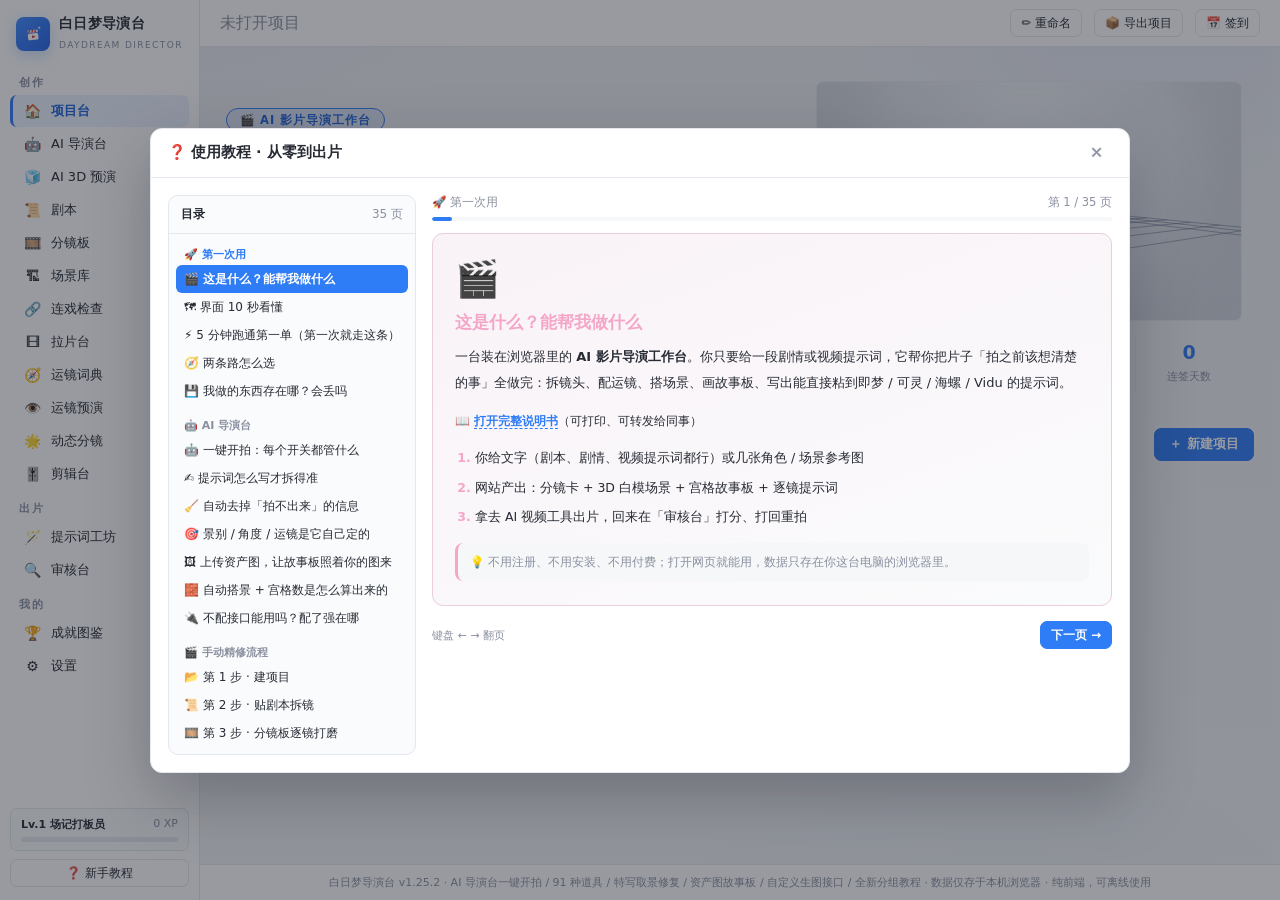
==== commit 1ce83de5: "feat: 新增 AI 3D 预演台（一句话搭景/走位/机位/多Take对比/导出）" ====
--- a/index.html
+++ b/index.html
@@ -12,6 +12,8 @@
   <link rel="stylesheet" href="css/miaoning.css">
   <!-- AI 智能导演台 -->
   <link rel="stylesheet" href="css/ai-director.css">
+  <!-- AI 3D 预演（一句话白模预演 + Take 版本对比） -->
+  <link rel="stylesheet" href="css/ai3d.css">
 </head>
 <body class="theme-porcelain bgm-aurora">
   <noscript>
--- a/css/ai3d.css
+++ b/css/ai3d.css
@@ -0,0 +1,94 @@
+/* ============================================================
+ * AI 3D 预演 · 只在 #/ai3d 页面用到，跟三套主题共用变量
+ * ============================================================ */
+.a3-input-card { margin-bottom: 14px; }
+.a3-text { width: 100%; resize: vertical; line-height: 1.65; font-size: 14px; }
+.a3-input-row { display: flex; align-items: center; gap: 10px; flex-wrap: wrap; margin-top: 10px; }
+.a3-input-row .dim { font-size: 12px; }
+
+.a3-layout {
+  display: grid;
+  grid-template-columns: 268px minmax(0, 1fr) 244px;
+  gap: 14px;
+  align-items: start;
+}
+.a3-left, .a3-right, .a3-main { min-width: 0; }
+.a3-left, .a3-right { display: flex; flex-direction: column; gap: 14px; }
+.a3-card { padding: 12px; }
+.a3-card .card-title { margin-bottom: 10px; }
+.a3-card .form-row { margin-bottom: 9px; }
+.a3-card .form-row label { font-size: 12px; color: var(--dim); }
+.a3-card .scrub { width: 100%; }
+
+/* 走位俯视图 */
+.a3-map-head { display: flex; justify-content: space-between; align-items: baseline; gap: 6px; margin: 12px 0 6px; font-size: 12px; font-weight: 600; }
+.a3-map-head .dim { font-weight: 400; font-size: 10px; }
+.a3-map {
+  display: block; width: 100%; height: 196px;
+  border: 1px solid var(--border); border-radius: var(--radius-sm);
+  background: var(--input-bg); cursor: crosshair; touch-action: none;
+}
+.a3-walk-btns { display: flex; flex-wrap: wrap; gap: 5px; margin: 9px 0 10px; }
+.a3-walk-btns .btn-xs { font-size: 11px; padding: 4px 7px; }
+.a3-check { display: flex; align-items: center; gap: 7px; font-size: 12px; color: var(--dim); margin-top: 8px; cursor: pointer; }
+
+/* 3D 舞台 */
+.a3-stage-card { padding: 10px; margin-bottom: 14px; }
+.a3-stage-top { display: flex; align-items: center; gap: 10px; padding: 2px 4px 10px; font-size: 12px; }
+.a3-stage-top .mono { font-size: 13px; font-weight: 700; color: var(--acc); }
+.a3-stage-wrap { display: block; }
+.a3-stage-wrap.a3-split { display: grid; grid-template-columns: 1fr 1fr; gap: 8px; }
+.a3-stage-box {
+  position: relative; width: 100%; aspect-ratio: 16 / 9;
+  background: var(--panel2); border: 1px solid var(--border);
+  border-radius: var(--radius-sm); overflow: hidden;
+}
+.a3-stage-box canvas { display: block; width: 100%; height: 100%; }
+.a3-stage-box[hidden] { display: none !important; }
+.a3-stage-label {
+  position: absolute; left: 8px; top: 8px; z-index: 2;
+  padding: 3px 8px; border-radius: 20px; font-size: 11px; font-weight: 600;
+  background: color-mix(in srgb, var(--panel) 82%, transparent);
+  border: 1px solid var(--border); color: var(--text);
+  pointer-events: none;
+}
+.a3-controls { display: flex; align-items: center; gap: 9px; flex-wrap: wrap; padding: 11px 4px 2px; }
+.a3-scrub { flex: 1 1 180px; min-width: 120px; }
+.a3-rate { width: 72px; flex: none; }
+.a3-desc-card { padding: 12px; }
+.a3-prompt { width: 100%; resize: vertical; line-height: 1.6; font-size: 12.5px; }
+.a3-desc-row { display: flex; align-items: center; gap: 7px; flex-wrap: wrap; margin-top: 10px; }
+.a3-sel { width: auto; min-width: 90px; }
+
+/* Take 列表 */
+.a3-takes-card { max-height: calc(100vh - 150px); display: flex; flex-direction: column; }
+.a3-hint { font-size: 11.5px; line-height: 1.6; margin: 0 0 10px; }
+.a3-take-list { overflow-y: auto; display: flex; flex-direction: column; gap: 8px; padding-right: 2px; }
+.a3-take {
+  border: 1px solid var(--border); border-radius: var(--radius-sm);
+  padding: 8px; background: var(--panel2);
+}
+.a3-take.on { border-color: var(--acc); box-shadow: 0 0 0 2px color-mix(in srgb, var(--acc) 22%, transparent); }
+.a3-take.cmp { border-color: var(--ok); }
+.a3-take-top { display: flex; justify-content: space-between; align-items: baseline; gap: 6px; font-size: 12.5px; }
+.a3-take-top .dim { font-size: 10px; }
+.a3-take-meta { font-size: 10.5px; line-height: 1.5; margin: 4px 0 7px; }
+.a3-take-btns { display: flex; gap: 4px; flex-wrap: wrap; }
+.a3-take-btns .btn-xs { font-size: 10.5px; padding: 3px 6px; }
+.a3-exit { margin-top: 10px; }
+
+.a3-help p { font-size: 13px; line-height: 1.8; margin: 0 0 10px; }
+.a3-help b { color: var(--acc); }
+
+@media (max-width: 1240px) {
+  .a3-layout { grid-template-columns: 250px minmax(0, 1fr); }
+  .a3-right { grid-column: 1 / -1; }
+  .a3-takes-card { max-height: 320px; }
+}
+@media (max-width: 860px) {
+  .a3-layout { grid-template-columns: minmax(0, 1fr); }
+  .a3-right { grid-column: auto; }
+  .a3-map { height: 230px; }
+  .a3-stage-wrap.a3-split { grid-template-columns: 1fr; }
+}
+body.fx-off .a3-stage-box, body.fx-off .a3-take { transition: none; }
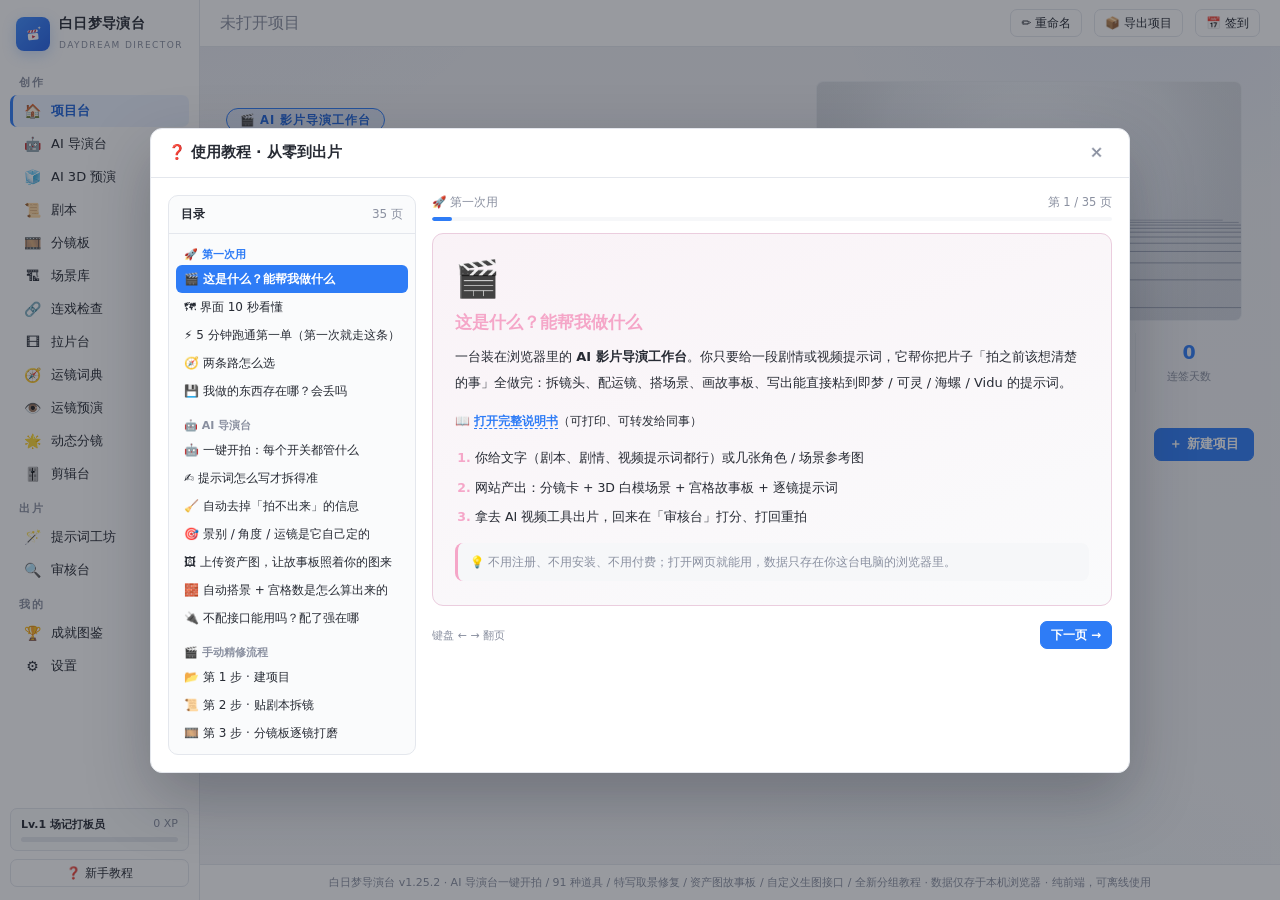
==== commit e3683f34: "feat: 导演台新增地面标点/走位动画/时间轴机位剪辑/白模深度导出/AI导演助手 - 地面标点 A/B/C（K 键），可撤销重做，随存档持久化 - 走位动画：沿路径行走+步态关节，速度可调，到点自" ====
--- a/index.html
+++ b/index.html
@@ -50,6 +50,10 @@
   <script src="js/miaoning.js"></script>
   <script src="js/miaoning3d.js"></script>
   <script src="js/miaoning_m3.js"></script>
+  <!-- 舞台工具（走位动画 + 时间轴机位剪辑 + 白模/深度导出，挂 window.MN_STAGE） -->
+  <script src="js/mn-stage.js"></script>
+  <!-- AI 导演助手（内置对话侧栏，读设置里的 OpenAI 兼容接口，挂 window.MN_AGENT） -->
+  <script src="js/mn-agent.js"></script>
   <!-- AI 搭景（按镜头描述自动生成场景 + 机位 + 走位，挂 window.AI_SCENE） -->
   <script src="js/ai-scene.js"></script>
   <script type="module" src="js/app.js"></script>
--- a/css/miaoning.css
+++ b/css/miaoning.css
@@ -157,6 +157,13 @@
   font-size:11px;line-height:1.6;padding:1px 7px;border-radius:5px;
   background:rgba(24,26,32,.74);color:#fff;border-left:3px solid var(--lb,#2e7cf6);
   box-shadow:0 2px 8px rgba(0,0,0,.28);letter-spacing:.02em;font-weight:600}
+/* 3D 地面标点 A/B/C：圆牌贴地投影，颜色随标点 */
+.mn3d-marker{position:absolute;transform:translate(-50%,-50%);width:22px;height:22px;
+  border-radius:50%;display:flex;align-items:center;justify-content:center;
+  background:var(--mk,#ff7a45);color:#fff;font-size:12px;font-weight:700;
+  border:2px solid rgba(255,255,255,.85);box-shadow:0 2px 8px rgba(0,0,0,.35);
+  letter-spacing:0}
+.mn3d-marker.sel{outline:2px solid #fff;outline-offset:2px;box-shadow:0 0 0 4px rgba(255,122,69,.4),0 2px 8px rgba(0,0,0,.35)}
 /* 人物自定义取色 */
 .mn-color-row{display:flex;align-items:center;justify-content:space-between;gap:10px}
 .mn-color{width:56px;height:28px;padding:0;border:1px solid var(--line);border-radius:6px;background:var(--soft);cursor:pointer}
@@ -178,6 +185,7 @@
 .mn-material-ball.original i{background:linear-gradient(135deg,#fff 0 50%,#c9c2b6 50% 100%)}
 .mn-material-ball.random i{background:conic-gradient(#e33,#fd3,#3c3,#3cf,#93f,#e33)}
 .mn-material-ball.depth i{background:linear-gradient(135deg,#fff,#333)}
+.mn-material-ball.white i{background:linear-gradient(135deg,#fdfdfd,#c9ccd4)}
 .mn-material-ball.active{border-color:var(--accent);box-shadow:0 0 0 2px var(--accent-soft)}
 .mn-ctl-div{width:1px;height:15px;background:var(--line);margin:0 2px}
 .mn-stage-controls .mn-icon-btn{width:34px;height:28px;border-radius:5px}
@@ -708,3 +716,33 @@
 /* 右下监看器边框与标签：GL 只画画面，框和字用 DOM 叠上去，缩放窗口自动跟着走 */
 .mn-mon-frame{position:absolute;right:20px;bottom:56px;border:1.5px solid rgba(46,124,246,.75);border-radius:6px;pointer-events:none;z-index:6;box-shadow:0 6px 18px rgba(20,24,34,.18)}
 .mn-mon-frame span{position:absolute;left:-1px;top:-22px;font:600 11px/1 ui-monospace,Menlo,monospace;color:#fff;background:rgba(46,124,246,.9);padding:3px 7px;border-radius:5px;white-space:nowrap}
+
+/* ===== 时间轴机位剪辑（MN_STAGE）===== */
+.mn-tl-panel{width:min(560px,92vw)}
+.mn-tl-rows{max-height:220px;overflow:auto;display:flex;flex-direction:column;gap:6px;margin:8px 0}
+.mn-tl-empty{font-size:12px;color:var(--muted);padding:10px;border:1px dashed var(--line);border-radius:8px}
+.mn-tl-row{display:flex;align-items:center;gap:6px;flex-wrap:wrap;padding:6px 8px;border:1px solid var(--line);border-radius:8px;background:var(--panel)}
+.mn-tl-idx{font-size:12px;color:var(--muted);min-width:16px;text-align:center}
+.mn-tl-row select,.mn-tl-row input{height:26px;font-size:12px;border:1px solid var(--line);border-radius:6px;background:var(--bg);color:var(--ink);padding:0 4px}
+.mn-tl-shot{flex:1;min-width:90px}
+.mn-tl-dur{width:58px}
+.mn-tl-mini{width:24px;height:24px;border:1px solid var(--line);border-radius:6px;background:transparent;color:var(--ink);cursor:pointer;font-size:12px;line-height:1}
+.mn-tl-mini:hover{background:var(--hover)}
+.mn-tl-mini.danger{color:#e5484d}
+.mn-tl-name{width:100%;font-size:11px;color:var(--muted)}
+/* ===== AI 导演助手（MN_AGENT）===== */
+.mn-agent-panel{position:absolute;top:56px;right:12px;bottom:120px;width:min(340px,86vw);display:flex;flex-direction:column;background:var(--panel);border:1px solid var(--line);border-radius:12px;box-shadow:0 8px 30px rgba(0,0,0,.18);z-index:40;overflow:hidden}
+.mn-agent-head{display:flex;align-items:center;gap:8px;padding:10px 12px;border-bottom:1px solid var(--line);font-size:13px;font-weight:600}
+.mn-agent-head .mn-modal-x{margin-left:auto}
+.mn-agent-log{flex:1;overflow:auto;padding:10px 12px;display:flex;flex-direction:column;gap:8px}
+.mn-agent-msg{max-width:92%;padding:8px 10px;border-radius:10px;font-size:12.5px;line-height:1.55;white-space:pre-wrap;word-break:break-word}
+.mn-agent-msg.user{align-self:flex-end;background:var(--accent,#4f7cff);color:#fff;border-bottom-right-radius:3px}
+.mn-agent-msg.ai{align-self:flex-start;background:var(--hover,rgba(127,127,127,.12));color:var(--ink);border-bottom-left-radius:3px}
+.mn-agent-msg.sys{align-self:center;font-size:11px;color:var(--muted);background:transparent;padding:2px 6px}
+.mn-agent-input{display:flex;gap:6px;padding:10px;border-top:1px solid var(--line)}
+.mn-agent-input textarea{flex:1;resize:none;height:56px;font-size:12.5px;border:1px solid var(--line);border-radius:8px;background:var(--bg);color:var(--ink);padding:8px;font-family:inherit}
+.mn-agent-send{width:44px;border:none;border-radius:8px;background:var(--accent,#4f7cff);color:#fff;cursor:pointer;display:flex;align-items:center;justify-content:center}
+.mn-agent-send:disabled{opacity:.5;cursor:default}
+.mn-agent-quick{display:flex;gap:6px;flex-wrap:wrap;padding:0 10px 8px}
+.mn-agent-quick button{font-size:11px;padding:4px 8px;border:1px solid var(--line);border-radius:99px;background:transparent;color:var(--muted);cursor:pointer}
+.mn-agent-quick button:hover{color:var(--ink);background:var(--hover)}
